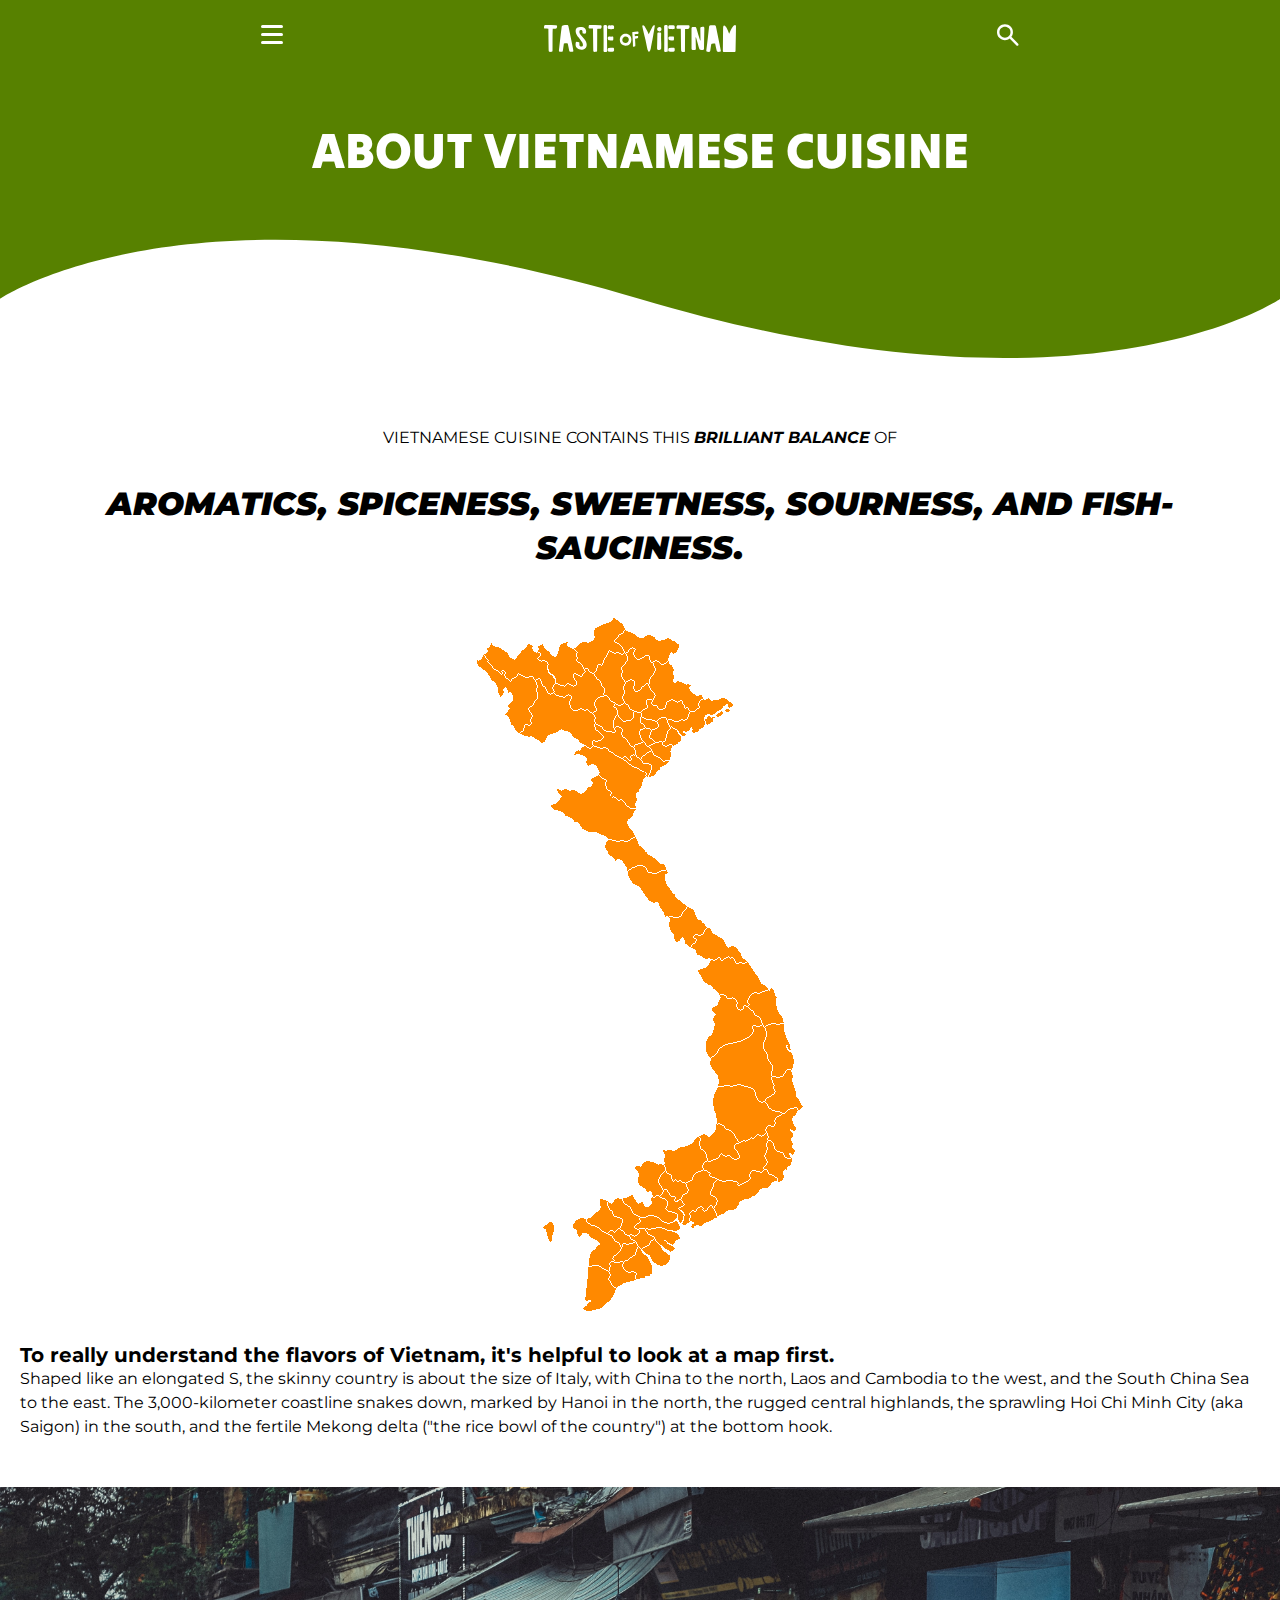
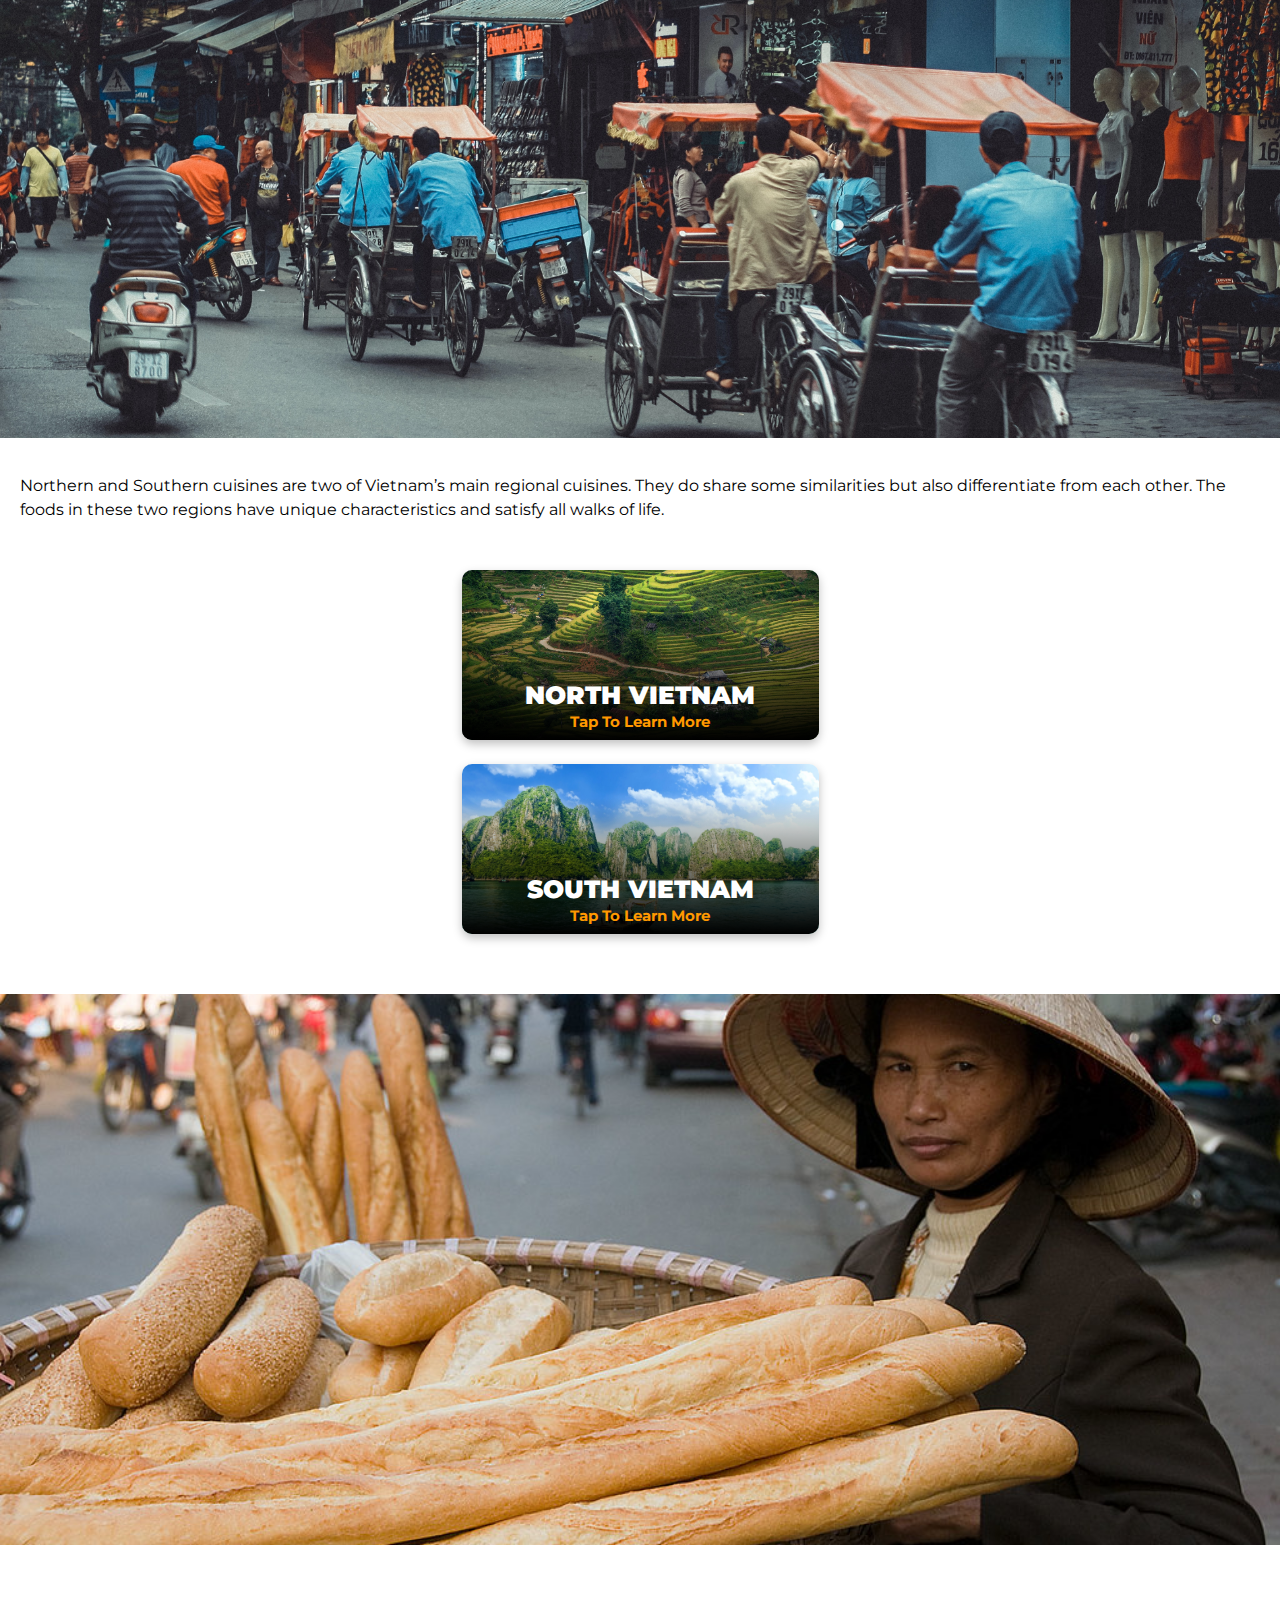
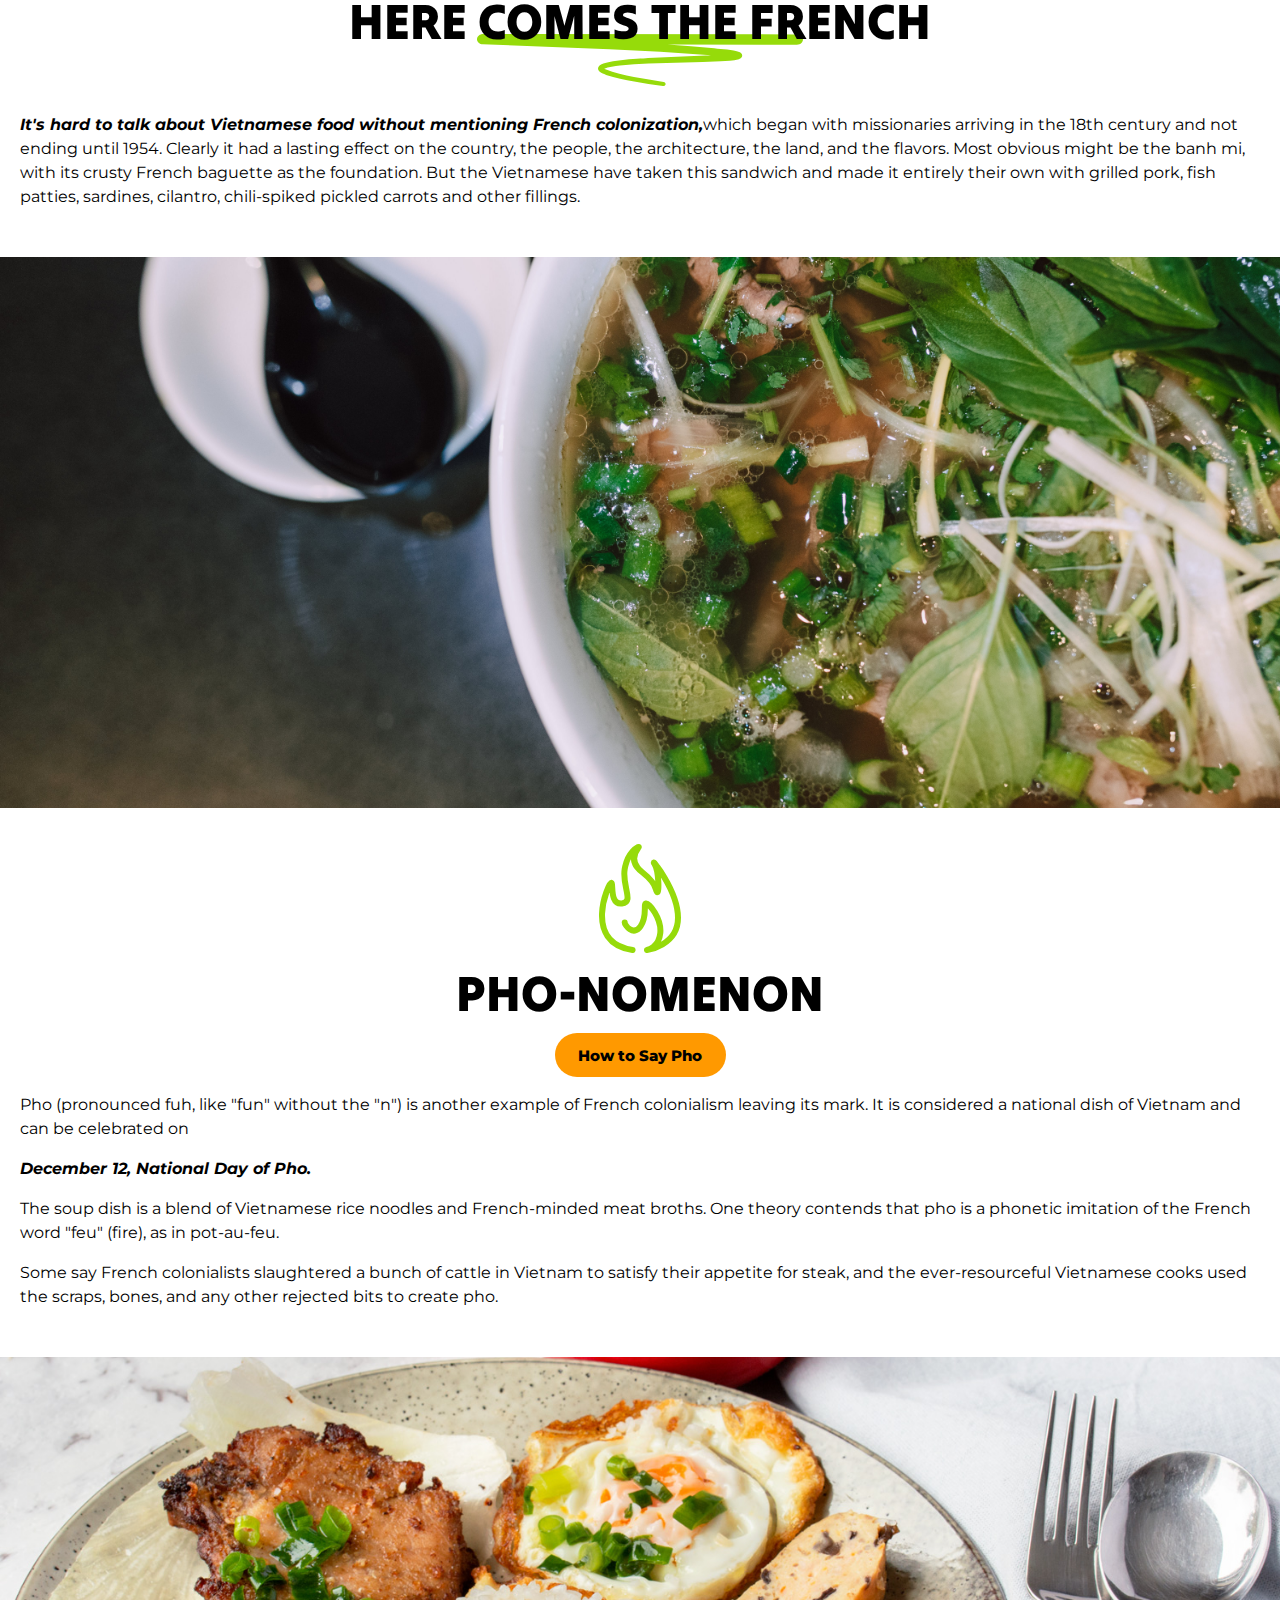
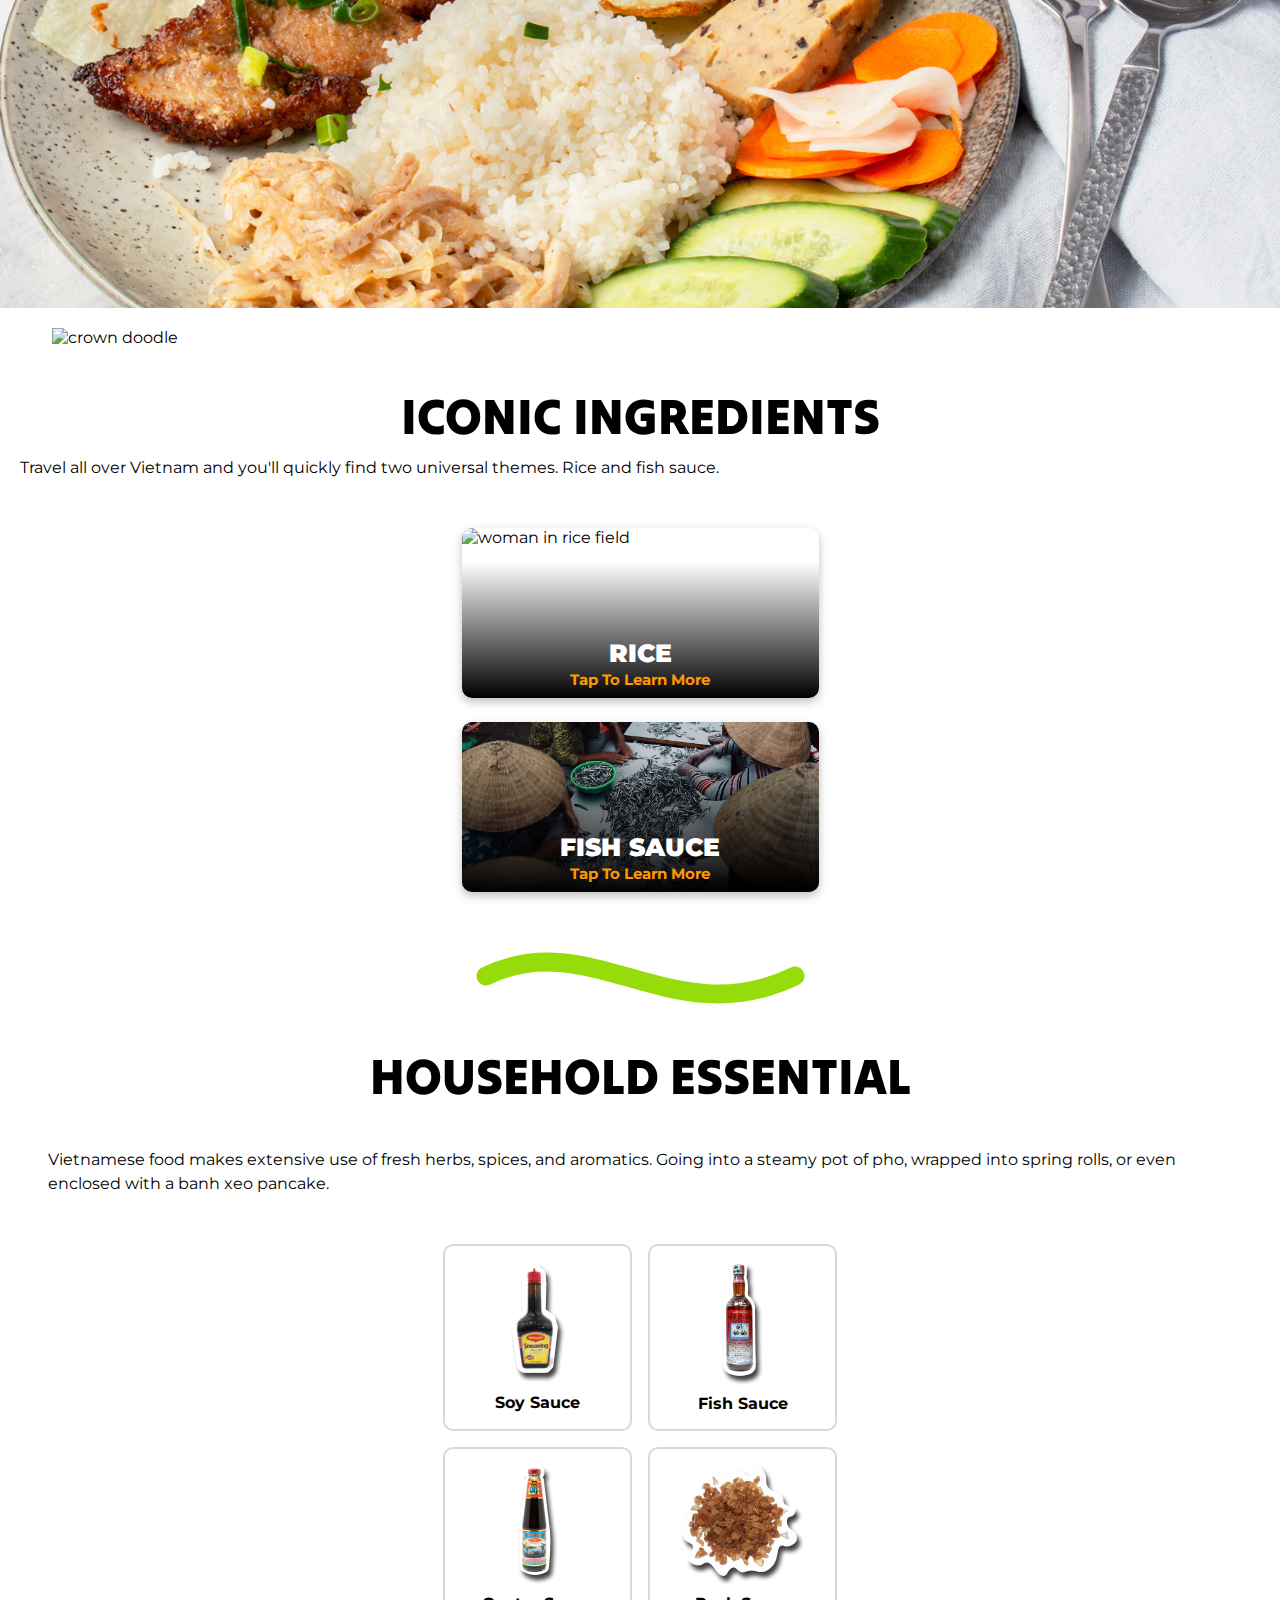
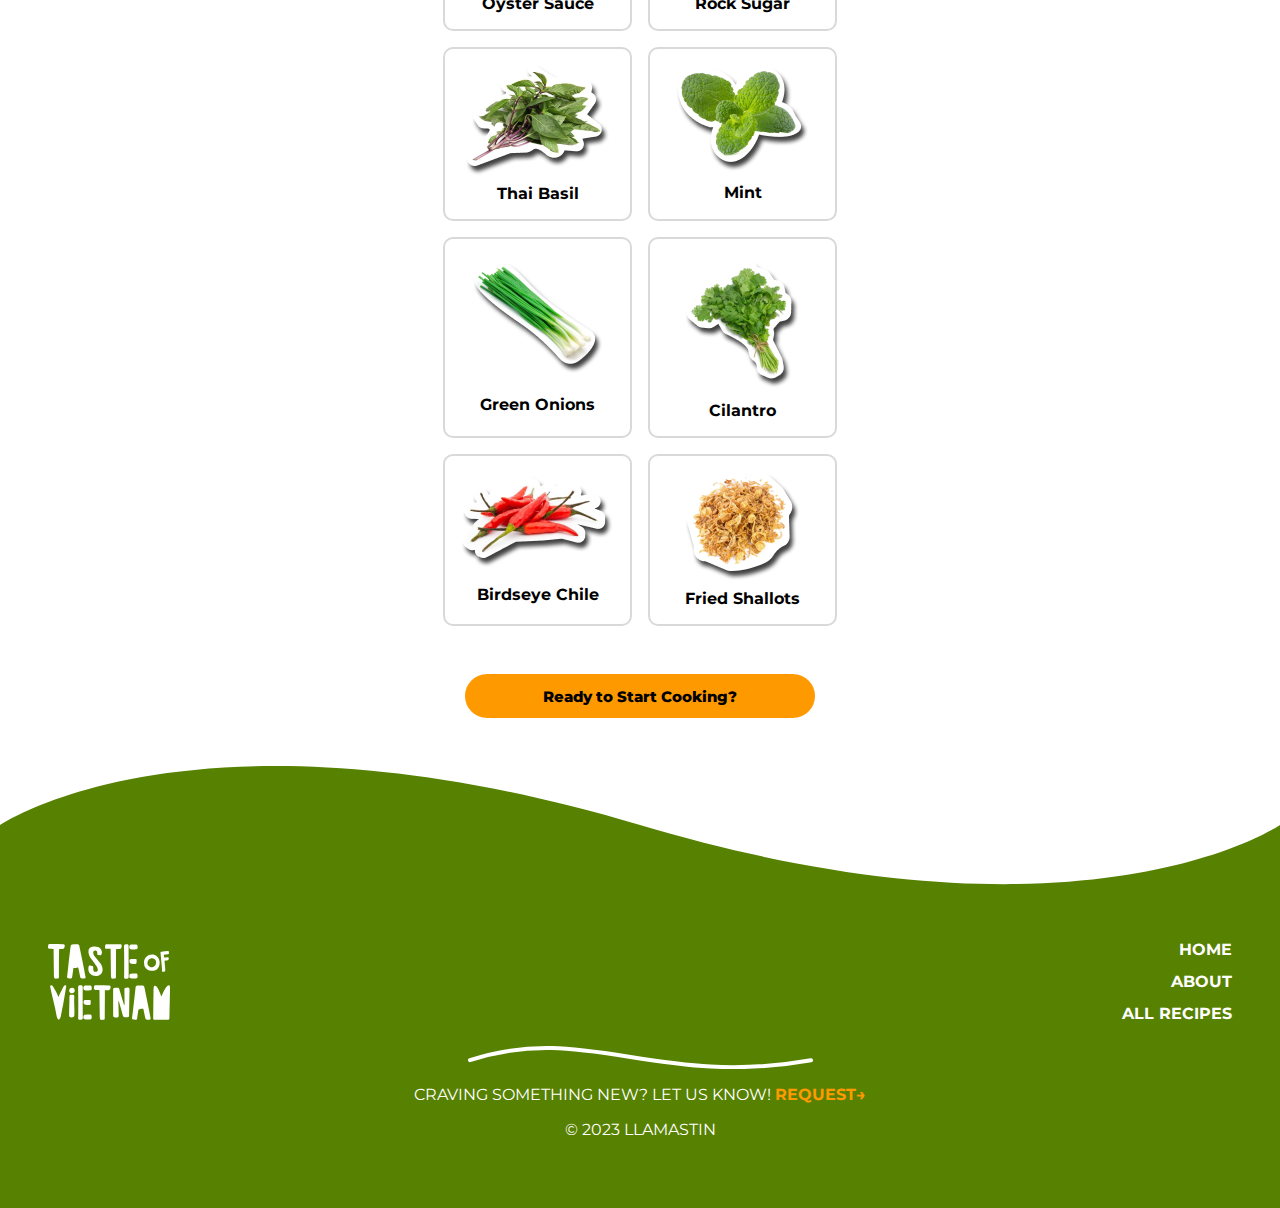
==== about.html @ ea5c08d4 "Validated All HTML files" ====
<!DOCTYPE html>
<html lang="en">
<head>
  <meta charset="UTF-8">
  <meta name="viewport" content="width=device-width, initial-scale=1.0">
  <title>Taste of Vietnam | ABOUT</title>
  <link rel="stylesheet" href="css/style.css">
  <link rel="stylesheet" href="https://cdnjs.cloudflare.com/ajax/libs/font-awesome/6.4.2/css/all.min.css" integrity="sha512-z3gLpd7yknf1YoNbCzqRKc4qyor8gaKU1qmn+CShxbuBusANI9QpRohGBreCFkKxLhei6S9CQXFEbbKuqLg0DA==" crossorigin="anonymous" referrerpolicy="no-referrer">
</head>
<body>
    <header class="header">
      <div class="hamburgerMenu">
        <div class="bar"></div>
        <div class="bar"></div>
        <div class="bar"></div>
      </div>
      <h1 class="navlogo">
      <img src="images/logos/horizontal-logo-tov.svg" alt="Taste of Vietnam Logo">
      </h1>
      <img src="images/icons/search-icon.svg" alt="search menu">
      <nav class="nav">
        <ul>
        <li> <a href="about.html">about</a></li>
        <li> <a href="#">all recipes</a></li>
        <li> <a href="courses.html">courses</a></li>
        <li> <a href="#">difficulty</a></li>
        <li> <a href="#">protein</a></li>
        <li> <a href="#">noodles</a></li>
        <li> <a href="#">quick-bites</a></li>
        </ul>
      </nav>
    </header>
    
  <main>
    <header class="pageName">
    <h2>about vietnamese cuisine</h2>
    </header>

    <svg class="wave" xmlns="http://www.w3.org/2000/svg" width="390" height="39" viewBox="0 0 390 39" fill="none">
    <path d="M390 21C390 21 331 61.5 195 21C59 -19.5 1.57361e-06 21 1.57361e-06 21L3.40949e-06 -3.40949e-05L390 0L390 21Z" fill="#578100"/>
    </svg>

    <section class="balance"> 
    <p>Vietnamese cuisine contains this <em>brilliant balance</em> of </p><h3>aromatics, spiceness, sweetness, sourness, and fish-sauciness.</h3>
    </section>  

    <div class="margins">
    <div class="vietnamMap">
    <img src="images/about/vietnam-map.png" alt="map of vietnam">
  </div>
    <p class="emphasis">To really understand the flavors of Vietnam, it's helpful to look at a map first.</p>
    <p>Shaped like an elongated S, the skinny country is about the size of Italy, with China to the north, Laos and
      Cambodia to the west, and the South China Sea to the east. The 3,000-kilometer coastline snakes down, marked by
      Hanoi in the north, the rugged central highlands, the sprawling Hoi Chi Minh City (aka Saigon) in the south, and
      the fertile Mekong delta ("the rice bowl of the country") at the bottom hook.</p>
    </div>



    <img class="imageMask" src="images/about/vietnam.jpg" alt="bikes on a street in vietnam">
<div class="margins">
    <p>Northern and Southern cuisines are two of Vietnam’s main regional cuisines. They do share some similarities but
      also differentiate from each other. The foods in these two regions have unique characteristics and satisfy all
      walks of life.</p>
</div>

<section class="infoCards">
    <div class="rightTab">
      <img src="images/about/north-vietnam.jpg" alt="rice field">
    <div>
      <h3>North Vietnam</h3>
      <p class="orangeName">Tap To Learn More</p>
  </div>
    </div>
    <div class="leftTab">
      <img src="images/about/south-vietnam.jpg" alt="halong bay">
    <div>
      <h3>South Vietnam</h3>
      <p class="orangeName">Tap To Learn More</p>
    </div>  
    </div>
</section>

<img class="imageMask" src="images/about/french-influence.jpg" alt="lady with a basket of baguettes">

<section class="margins">
  <header class="categoryTitle">
    <h2>here comes the french</h2>
    <img class="underline" src="images/doodles/underline-doodle.svg" alt="green underline">
  </header>
    <p><em>It's hard to talk about Vietnamese food without mentioning French colonization,</em>which began with
      missionaries arriving in the 18th century and not ending until 1954. Clearly it had a lasting effect on the
      country, the people, the architecture, the land, and the flavors.
      Most obvious might be the banh mi, with its crusty French baguette as the foundation. But the Vietnamese have
      taken this sandwich and made it entirely their own with grilled pork, fish patties, sardines, cilantro,
      chili-spiked pickled carrots and other fillings.</p>
</section>

    <img class="imageMask" src="images/about/pho-nomenon.jpg" alt="a steaming hot bowl of pho">




<section class="pho">
  <header>
    <img src="images/doodles/fire-doodle.svg" alt="flame">
    <h2 >pho-nomenon</h2>
    <button type="button" class="orangeButton">How to Say Pho <i class="fa-solid fa-play"></i></button>
  </header>


  <p>Pho (pronounced fuh, like "fun" without the "n") is another example of French colonialism leaving its mark. It is
  considered a national dish of Vietnam and can be celebrated on </p>

  <em>December 12, National Day of Pho.</em>

  <p>
  The soup dish is a blend of Vietnamese rice noodles and French-minded meat broths. One theory contends that pho is
  a phonetic imitation of the French word "feu" (fire), as in pot-au-feu.
  </p>

  <p>Some say French colonialists slaughtered a bunch of cattle in Vietnam to satisfy their appetite for steak, and the
  ever-resourceful Vietnamese cooks used the scraps, bones, and any other rejected bits to create pho.
  </p>

</section>


    <img class="imageMask" src="images/about/iconic-ingredients.jpg"
      alt="a plate of com tam, rice with prok cutlet, eggs, and vegetables">

<section>
<header class="crown">
    <img src="images/doodles/iconic-ingredients-doodles.svg" alt="crown doodle">
    <h2>Iconic ingredients</h2>
    <p>Travel all over Vietnam and you'll quickly find two universal themes. Rice and fish sauce.</p>
</header>




<section class="infoCards">
    <div class="rightTab">
      <img src="images/about/rice-fields.jpg" alt="woman in rice field">
    <div>
      <h3>Rice</h3>
      <p>Tap To Learn More</p>
    </div>
    </div>
    <div class="leftTab">
      <img src="images/about/making-fish-sauce.jpg" alt="women making fish sauce">
    <div>
      <h3>Fish Sauce</h3>
      <p>Tap To Learn More</p>
    </div>  
    </div> 
</section>
</section>



<section class="household">
    <svg xmlns="http://www.w3.org/2000/svg" width="329" height="52" viewBox="0 0 329 52" fill="none">
    <path d="M10 24.0497C115.567 -27.3353 196.669 83.2402 319 24.0497" stroke="#96DB0A" stroke-width="19" stroke-linecap="round"/>
    </svg>
    <h2>Household Essential</h2>
    <p>Vietnamese food makes extensive use of fresh herbs, spices, and aromatics. Going into a steamy pot of pho, wrapped into spring rolls, or even enclosed with a banh xeo pancake.</p>
    <div class="ingredientsContainer">
      <div class="ingredientsItem">
          <img src="images/stickers/soy-sauce.png" alt="soy sauce bottle">
          <h4>Soy Sauce</h4>
      </div>
      <div class="ingredientsItem">
          <img src="images/stickers/fish-sauce.png" alt="bottle of fish sauce">
         <h4>Fish Sauce</h4>
      </div>
      <div class="ingredientsItem">
        <img src="images/stickers/oyster-sauce.png" alt="bottle of oyster sauce">
        <h4>Oyster Sauce</h4>
      </div>
      <div class="ingredientsItem">
        <img src="images/stickers/rock-sugar.png" alt="pile of rock sugar">
        <h4>Rock Sugar</h4>
      </div>
      <div class="ingredientsItem">
        <img src="images/stickers/thai-basil.png" alt="thai basil leaves">
        <h4>Thai Basil</h4>
      </div>
      <div class="ingredientsItem">
        <img src="images/stickers/mint.png" alt="mint leaves">
        <h4>Mint</h4>
      </div>
      <div class="ingredientsItem">
        <img src="images/stickers/green-onions.png" alt="green onions">
        <h4>Green Onions</h4>
      </div>
      <div class="ingredientsItem">
        <img src="images/stickers/cilantro.png" alt="cilantro">
        <h4>Cilantro</h4>
      </div>
      <div class="ingredientsItem">
        <img src="images/stickers/chili.png" alt="birdseye chile">
        <h4>Birdseye Chile</h4>
      </div>
      <div class="ingredientsItem">
        <img src="images/stickers/fried-shallots.png" alt="fried shallots">
        <h4>Fried Shallots</h4>
      </div>
    </div>
        <button class="orangeButton"> Ready to Start Cooking?</button>
</section>

<footer>
  <svg class="wave" xmlns="http://www.w3.org/2000/svg" width="390" height="39" viewBox="0 0 390 39"
    fill="none">
    <path d="M0 18C0 18 59 -22.5 195 18C331 58.5 390 18 390 18V39H0V18Z" fill="#578100" />
  </svg>
  <div class="footer">
    <div class="footerRow">
      <img class="footlogo" src="images/logos/vertical-logo-tov.svg" alt="Taste of Vietnam Logo">
        <div>
          <ul>
          <li><a href="index.html">home</a></li>
          <li><a href="about.html">about</a></li>
          <li><a href="#">all recipes</a></li>
          </ul>
        </div>
      </div>
    <div class="footerColumn">
    <svg xmlns="http://www.w3.org/2000/svg" width="345" height="23" viewBox="0 0 345 23" fill="none">
    <path d="M2 14.1934C117.5 -23.8067 188.5 41.6934 343 14.1934" stroke="white" stroke-width="4"
    stroke-linecap="round" />
    </svg>
 <span>Craving something new? Let us know!
    <a class="request" href="#">request</a> </span>
    © 2023 Llamastin
    </div>
  </div>
</footer>
  </main>
  <script src="js/script.js"></script>
</body>

</html>
---- css/style.css ----
/* GENERAL */
@import url('https://fonts.googleapis.com/css2?family=Montserrat:ital,wght@0,100;0,200;0,300;0,400;0,500;0,600;0,700;0,800;0,900;1,100;1,200;1,300;1,400;1,500;1,600;1,700;1,800;1,900&family=Outfit:wght@100;200;300;400;500;600;700;800;900&family=Tilt+Warp&display=swap');

html {
  box-sizing: border-box;
}

*, :after, :before {
  box-sizing: inherit;
}

body, button {
  margin: 0;
  color: #000;
  font-family: 'Montserrat';
  font-size: 1rem;
}

.balance, .margins, .pho, .household, .crown{
  margin: 0 1.25rem;
}

 ul {
  padding-left: 0;
}

h3, h4 {
  margin: 0;
}

p {
  margin: 0;
  line-height: 1.5rem;
  font-size: 1rem;
  font-weight: 400;
}

/* NAVIGATION */
.header {
  position: sticky;
  display: flex;
  flex-direction: row;
  align-items: center;
  justify-content: space-evenly;
  background-color: #578100;
  height:auto;
  width: 100%; 
  z-index: 10;

  
}

.nav {
  position: fixed;
  top: 65px;
  background-color: #578100;
  height: 100vh;
  transition: all 0.4s ease-in;
  width: 100%;
  left: -50%;
  transform: translateX(-50%);
}

.nav ul {
  list-style: none;
  margin-left:3rem;
}

 .nav a {
  text-decoration: none;
  font-family: 'montserrat';
  font-size: 1.25rem;
  font-weight: 500;
  color: #fff;
  text-transform: uppercase;
  line-height: 3.75rem;
 }

.navlogo {
  height: 1.6875rem;
  width: 12rem;
}

.bar {
  background-color: #fff;
  width: 1.37856rem;
  height: 0.1875rem;
  border-radius: .3rem;
  margin: 0.313rem 0;
  transition: all 0.3s ease-in-out;
}

/* JavaScript */
.nav--toggle {
  left: 50% !important;
}
.hamburgerMenu--toggle .bar:nth-child(1) {
  transform: translateY(8px) rotate(45deg);
}
.hamburgerMenu--toggle .bar:nth-child(2) {
  opacity: 0;
}
.hamburgerMenu--toggle .bar:nth-child(3) {
  transform: translateY(-8px) rotate(-45deg);
}


/* BUTTON */ 
.orangeButton {
  width: 10.6875rem;
  height: 2.75rem; 
  border-radius: 2rem;
  background-color:#FF9900;
  font-size: 0.9375rem;
  font-weight: 800;
  border-style: none;
  align-self: center;
}

/* HOME PAGE */
/* OPENER */
/* VIDEO *   */

.flame {
  position: absolute;
  bottom: -1rem;
  left: 3.5rem;
  z-index: 1;
}

.clipPath {
  position: relative;
  display: flex;
  align-items: end;
}

video {
  object-fit: cover;
  height: 25rem;
  width: 100%;
}
.clipPath svg {
  position: absolute;
  display: flex;
  width: 100%;
  height: auto;

}

h2 {
  font-family: 'tilt warp';
  font-size: 50px;
  margin: 0;
  text-align: center;
  line-height: 3rem;
  text-transform: uppercase;
  margin: 1rem 0;
}

.opener span {
  font-size: 2rem;
  line-height: 2rem;
}

.opener {
  display: flex;
  flex-direction: column;

}
.opener p {
  font-weight: 700;
  margin-bottom: 1.4rem;
}

/* recipe cards */
.recipeCard {
  display: flex;
  flex-direction: column;
  box-shadow: 0px 4px 10px 0px rgba(0, 0, 0, 0.25);
  border-radius: .63rem;
  margin-bottom: 3.14rem;
} 

.recipeCard button {
  margin: 2rem
}

.overlapSticker {
  position: relative;
  margin-top: 4.31rem;
}

.allstarSticker {
  position: absolute;
  top: -3rem;
  right: -1rem;
}
.recipeCard img {
  object-fit: cover;
  height: 13.75rem;
  border-radius: .63rem .63rem 0 0;
}

.description {
  display: flex;
  flex-direction: column;
  align-content: center;
  margin: 1.44rem 1.44rem 0 1.44rem;
  gap: .75rem;
}

.description p {
  margin: 0;
  font-weight: 400;
}

.description button {
  margin: .75rem 0 2rem 0;
}

 h3 {
  font-size: 1.5625rem;
  text-transform: uppercase;
  font-weight: 900;
 }

.description h4 { 
  font-weight: 600;
  text-transform: uppercase;
  color:#BD5800;
}

.overlayStickers {
  display: flex;
  justify-content: space-around;
  align-items: center;
  position: relative;
  margin: 4rem 0;
}

.greenWave {
  max-height: 3.74944rem;
  width: 100%;
}

.alarm{
  position: absolute;
}


.bowlRice {
  position: absolute;
  left: 6.5rem;
  top: -2rem;
}

/* TREND ALERT */
.trending {
  position: relative;
  display: flex;
  align-items: center;
  justify-content: center;
  overflow: hidden  ;
}

.buzzOne {
  position: relative;
  left: 2.5rem;
  top: -1.5rem;
  rotate: -65deg;
  margin-right: 4rem;
}

.buzzTwo {
  position: relative;
  right: 2.5rem;
  top: -1rem;
  rotate: 35deg;
  margin-left: 4rem;
}

/* Carousel */
.carousel {
  max-width: 24.375rem;
  position: relative;
  margin: 0 auto;
  padding-left: 3rem;
}

.dots {
  display: flex;
  justify-content: center;
}

.dots li {
  display: inline-block;
  background-color:#000;
  border-radius: 30px;
  margin: 0 10px;
  width: 7px;
  height: 7px;
  opacity: .2;
}

.dots li.active {
  opacity: 1;
}

.arrows {
  border-radius: 30px;
  position: absolute;
  height: 44px;
  width: 44px;
  background-color: #fff;
  border: none;
  box-shadow: 0 0 5px;
  font-size: 1.5rem;
  top: 50%;

}

.previous {
  left: 2rem;
}

.next {
  right: 2rem;
}


/* Bleed-Cards */

.cards {
  display: flex;
  flex-direction: row;
  align-items: center;
  gap: 2rem;
  overflow: scroll;

}
.cards li {
  position: relative;
  list-style: none;
  text-align: center;
}

.darkOverlay {
  position: relative;
  background: linear-gradient(
    rgba(0, 0, 0, 0.0) 0%,
    rgba(0, 0, 0, 0) 20%,
    rgb(0, 0, 0) 100%
  );
  border-radius: .63rem;
} 
.overlapText {
  position: absolute;
  bottom: 2rem; 
  width: 100%;
  padding: 0 1rem;
}

.overlapText h4 {
  color:#FF9900;
  font-weight: 600;
  text-transform: uppercase;
  margin-top: .3rem;
}
.overlapText h3 {
  color:#ffffff;
  text-transform: uppercase;
}
.cards img {
  position: relative;
  object-fit: cover;
  width: 15.5625rem;
  height: 29.3125rem; 
  z-index: -1;
  border-radius: .63rem;
}
.bleeds {
  z-index: -100rem;
}

/* Category */

.chopstick {
  position: relative;
  display: flex;
}

.categoryTitle {
  position: relative;
  display: flex;
  flex-direction: column;
  align-items: center;
}

.underline {
  position: relative;
  bottom: 27px;
  z-index: -1;
}

.cards button {
  width: 10.6875rem;
  height: 2.75rem; 
  border-radius: 2rem;
  font-size: 0.9375rem;
  font-weight: 800;
  background-color: transparent;
  border:4px solid #fff;
  color: #fff;
  margin-top: 1rem;
  align-self: center;
}

/* Maybe this can help you */
.end h2 {
  padding: 0 2rem;
}

.end img {
  position: absolute;
  bottom: 10%;
  right: 15%;
}

.end {
  display: flex;
  position: relative;
  flex-direction: column;
  align-items: center;
  margin-bottom: 4rem;
}

.end button {
  position: relative;
  margin-top: 1.3rem;
}

/* COURSES PAGE */
.pageName, .recipePage {
  display: flex;
  flex-direction: column;
  align-items: center;
  background-color: #578100;
  padding: 2.5rem;
}
.pageName, .recipePage h2 {
  position: relative;
  color: #fff;
}

.pageName svg {
  width: 100%;
  height: auto;
}

.titles h2 {
  text-align: left;
  font-size: 2.5rem;
  margin-top: 5rem;
  margin-bottom: .2rem;
}

.titles p {
  text-transform: uppercase;
  font-weight: 600;
  line-height: 1.2rem;
  margin-bottom: .2rem;
}

.titles a {
  text-decoration: none;
  color: #BD5800;
  font-size: 0.9375rem;
  font-weight: 700;
}

/* LUNCH PAGE*/
.icons img {
  width: 2.11769rem;
  height: 2.13244rem;
}

.icons {
  display: grid;
  grid-template-columns: .3fr 1fr .3fr 1fr;
  align-items: center;
  vertical-align: middle;
  gap: 1rem .6rem;
}

.lunchGrid {
  margin-top: 3rem;
  margin-bottom: 3.14rem;
}

/* RECIPE PAGE */
.recipe {
  display: flex;
  flex-direction: column;
  justify-content: center;
  align-items: center;
}

.recipe h2 {
  margin-top: 3rem;
}

.recipePage h2 {
  text-transform: uppercase;
  margin: 0;
}

.recipePage h4 {
  color: #fff ;
  text-align: center;
  font-weight:600;
  width: 100%;
  text-transform: uppercase;
  margin: .5rem 0 1.38rem 0;
}

.recipePage .icons p{
  color: #fff;
  font-weight: 700;
}

.imageOverlap .wave {
  position: absolute;
}
  
.imageOverlap img {
  object-fit: cover;
  position: relative;
  left: 0rem;
  z-index: -1;
  block-size: auto;
  max-inline-size: 100%;
}

.imageOverlap {
  block-size: auto;
  width: 100%;
  height: auto;
  margin-bottom: 1rem;
}

.ingredientsCard {
  background-color: #FF9900;
  padding: 1.3rem;
  width: 22.0625rem;  
  height: 37rem;
  border-radius: .63rem;
  margin: 3rem 0;
}

.ingredientsCard h3 {
  margin-bottom: 1.25rem;
}
.ingredientsCard h5 {
  margin: 0;
  margin-bottom: .35rem;
  text-transform: uppercase;
}

.ingredientsCard ul{
  margin: 0;
  margin-left: 1.2rem;
  margin-bottom: 1.5rem;
  line-height: 1.5rem;
  font-size: 1rem;
}

.listButtons {
  display: flex;
  flex-direction: row;
  justify-content: space-evenly;
}
.listButtons button{
 border-style: none;
 text-decoration-line: underline;
 text-transform: uppercase;
 margin: 1rem 2rem
}

/* LIST VIEW */

ol {
  line-height:1.5rem;
}
.listView li {
  margin-bottom: 1rem;
}

/* CARD VIEW */

.cardView ol {
  display: flex;
  flex-direction: row;
  gap: 2rem;
  overflow: scroll;
  max-width: 24.375rem;
  padding-right: 2rem;
}

.step {
  list-style: none;
}
.stepCards {
  display: flex;
  flex-direction: column;
  width: 21.875rem;
  height: 30.83813rem;
  box-shadow: 0px 4px 10px 0px rgba(0, 0, 0, 0.25);
  border-radius: .63rem;
  margin-bottom: 1rem;

}

.stepCards img {
  object-fit: cover;
  height: 13rem;
  border-radius: .63rem .63rem 0 0;
}

.stepCards p {
  padding: 1rem;
}

.numberSystem {
  display: flex;
  flex-direction: row;
  justify-content: center;
}

.numberSystem button {
  border: none;
  background-color: transparent;
}
.numberSystem ol {
  text-transform: uppercase;
  font-size: 1.25rem;
  font-weight: 600; 
  list-style: none;
}

/* FORMS */
form {
  display: flex;
  flex-direction: column;
  justify-content: space-around;
}

label {
font-size: 1.5625rem;
font-weight: 900;
line-height: 1.75rem;
text-transform: uppercase;
margin-top: 2rem;
}

input, textarea {
  min-width: 21.875rem;;
  min-height: 2.75rem;
  margin: .875rem 0;
  border-radius: 0.625rem;
  border: 2px solid #FF9900;
  font-family: "montserrat";
  padding: 1rem
}

form button {
  margin-top: 1rem
}

.firstcomment {
  margin: 6rem;
  text-transform: uppercase;
  width: 100%;
  text-align: center;
  font-weight: 500;
}
  

.commentBox {
  min-height: 6.0625rem;

}

/* ABOUT PAGE */
.balance {
  text-align: center;
  text-transform: uppercase;
  margin-top: 4rem;
}

.balance em {
  font-weight: bold;
}

.balance h3 {
  font-size: 2rem;
  font-style: italic;
  font-weight: 900;
  line-height: 138.5%; 
  margin-top: 2rem;
  margin-bottom: 3rem;
}

.emphasis {
  font-weight: 700;
  font-size: 1.25rem;
}

.vietnamMap {
  position:relative;
  margin: 2rem 0;
  display: flex;
  justify-content: center;
}

.imageMask {
  object-fit: cover;
  position: relative;
  z-index: -1;
  block-size: auto;
  max-inline-size: 100%;
  width: 100%;
  max-height: 34.4375rem;
  margin: 3rem 0 2rem 0;
} 

.infoCards {
  display: flex;
  flex-direction: column;
  align-items: center;
}

.rightTab, .leftTab {
  display: flex;
  flex-direction: column;
  position: relative;
  width: 22.3125rem;
  height: 10.625rem;
  margin: .75em 0;
  background: linear-gradient(
    rgba(0, 0, 0, 0.0) 0%,
    rgba(0, 0, 0, 0) 20%,
    rgb(0, 0, 0) 100%
  );
  border-radius: .63rem;
}

.rightTab img, .leftTab img {
  object-fit: cover;
  height: 100%;
  width: 100%;
  border-radius: .63rem;
  box-shadow: 0px 4px 10px 0px rgba(0, 0, 0, 0.25);
  z-index: -1;
}

.rightTab div, .leftTab div {
  position: absolute;
  text-align: center;
  bottom: .4rem;
  color: #fff;
  width: 100%;
}

.rightTab p, .leftTab p {
  color:#FF9900;
  font-size: 0.9375rem;
  font-weight: 700;
}

.rightTab {
  margin-top: 3rem;
}

.margins em {
  font-weight: bold;
}

.pho{
  display: flex;
  align-self: center;
  flex-direction: column;
  gap: 1rem;
}

.pho header {
  display: flex;
  flex-direction: column;
  align-items: center;
}

.pho img {
  max-width: 10rem;
}

.pho em {
  font-weight: bold;
  line-height: 1.5rem;
}

.pho br {
  margin: 2rem 0;
}

/* ICONIC INGREDIENTS */
.crown {
  position: relative;
  display: flex;
  flex-direction: column;
  justify-content: center;
  margin-top: 2rem;
}

.crown img {
  position:absolute;
  top: -3rem;
  left: 2rem
}

/* HOUSEHOLD ESSENTIALS */
.household {
  display: flex;
  flex-direction: column;
  align-items: center;
  justify-content: center;
  margin: 3rem;
}


.household button {
  min-width: 21.875rem;
}
.household h2 {
  margin: 3rem;
}
.ingredientsContainer {
  display: grid;
  grid-template-columns: 1fr 1fr;
  margin: 3rem 0;
  gap: 1rem;
}

.ingredientsItem {
  display: grid;
  justify-items: center;
  gap: .5rem;
  align-items: center;
  min-width:10.6875rem ;
  min-height: 10.625rem;;
  padding: 1rem;
  border-radius: 0.625rem;
  border: 2px solid #D9D9D9;
}



/* FOOTER */


footer {
  text-transform: uppercase;
  display: flex;
  flex-direction: column;
}
.wave {
  height: auto;
  width: 100%;
}

.footlogo {
  width: 7.625rem;
  height: 4.75rem;
}

.footer {
  display: flex;
  flex-direction: column;
  justify-content: center;
  color: #ffffff;
  font-weight: 400;
  background-color: #578100;
  padding: 1.5rem 3rem 4.3rem 3rem;
  text-align: center;
} 

.footerRow {
  display: flex;
  flex-direction: row;
  align-items: center;
  justify-content: space-between;
}
.footerColumn {
  display: flex;
  flex-direction: column;
  align-items: center;
  gap: 1rem;
}

footer ul {
  list-style: none;
  text-align: right;
  line-height: 2rem;
}

.request {
  width: 15.5rem;
  margin-top: 1.8rem;
}

footer a {
  text-decoration: none;
  color: #ffffff;
  font-weight: 700;
}

.request::after, .titles a::after{
  content: "→";
}

.request {
  color:#FF9900
}
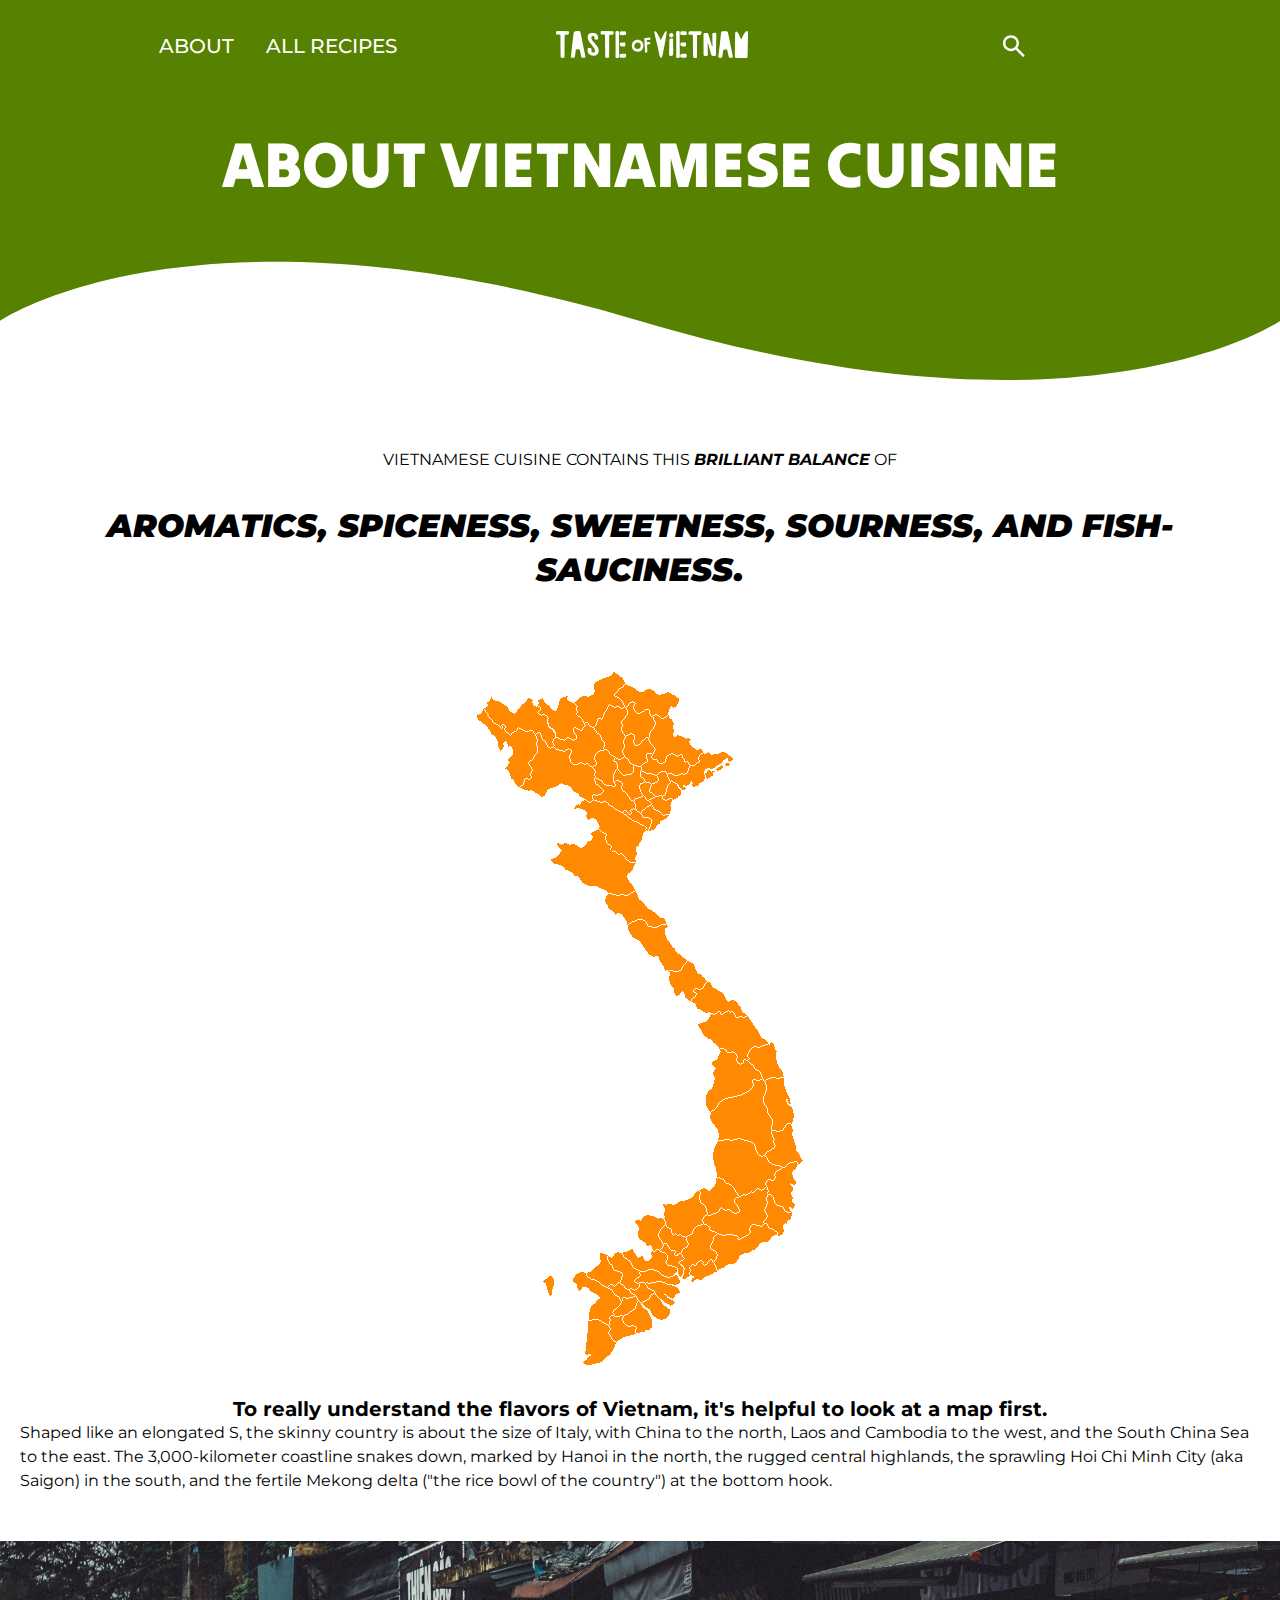
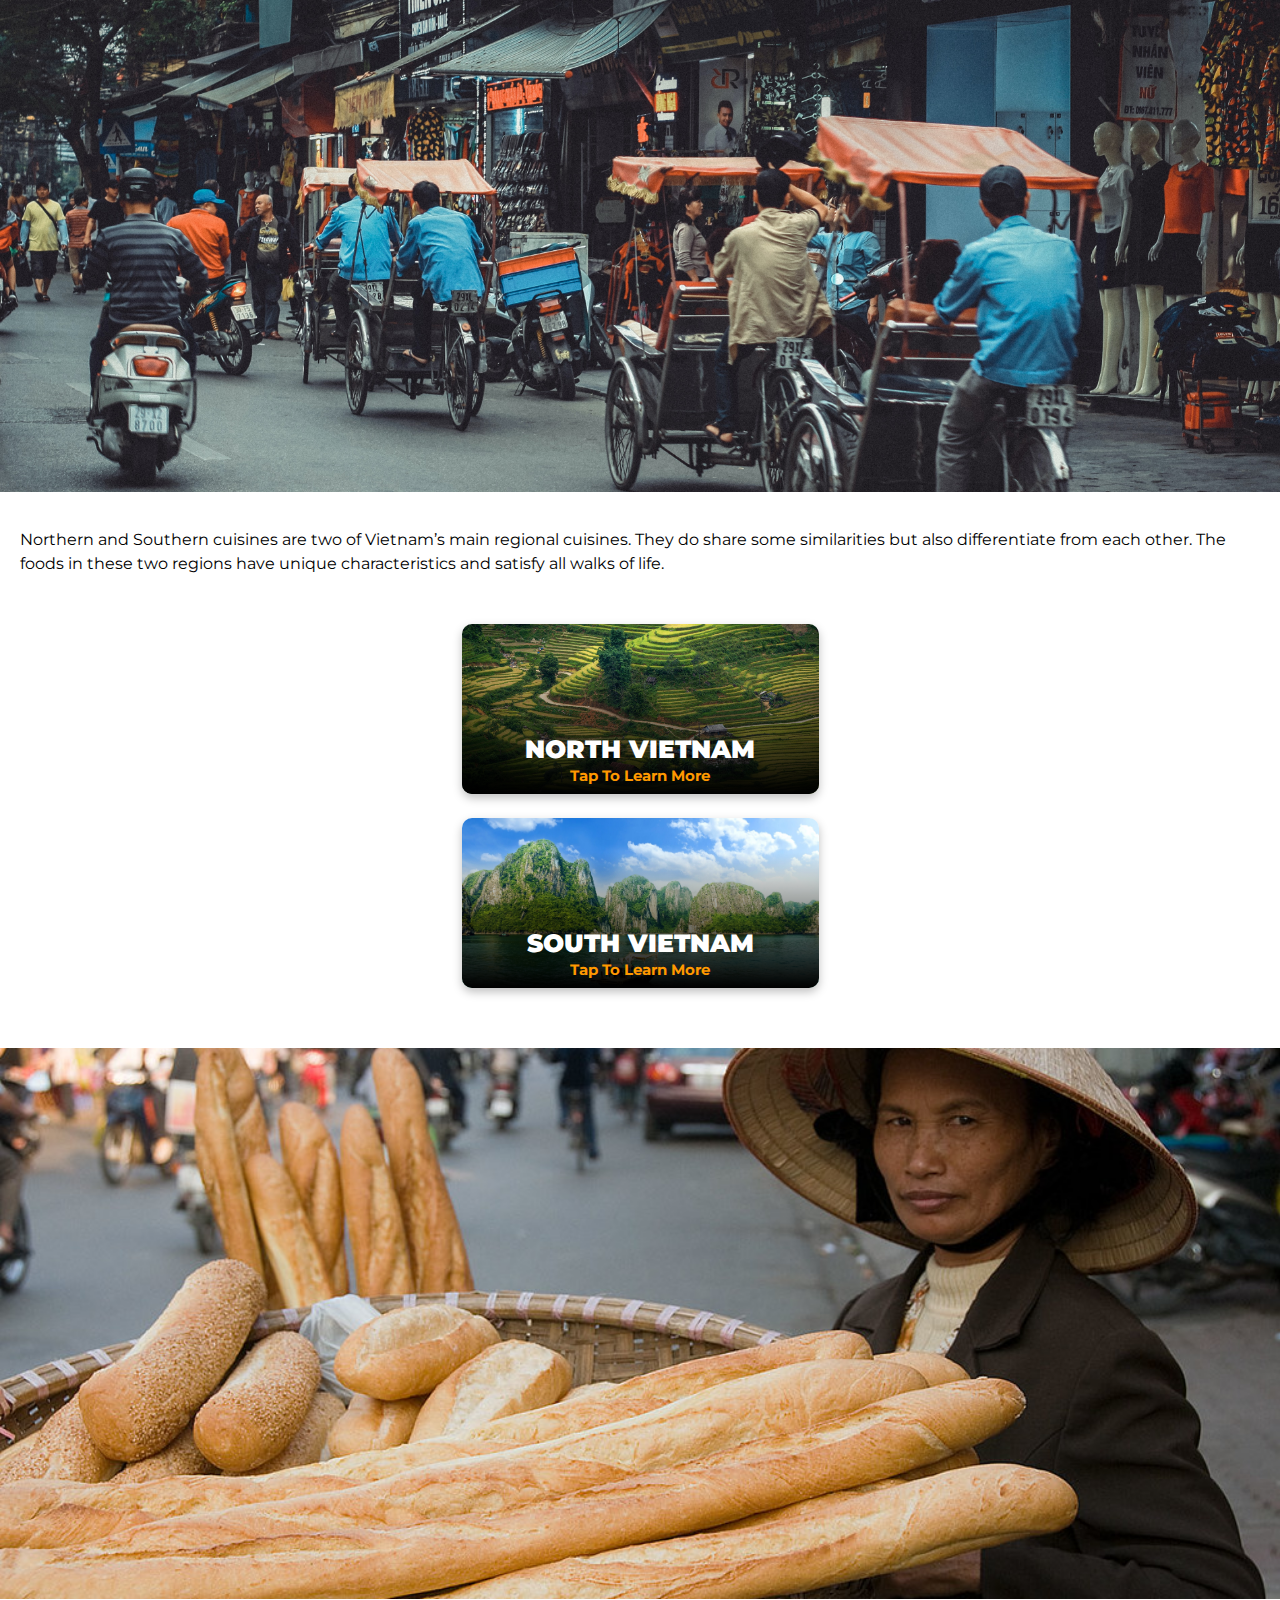
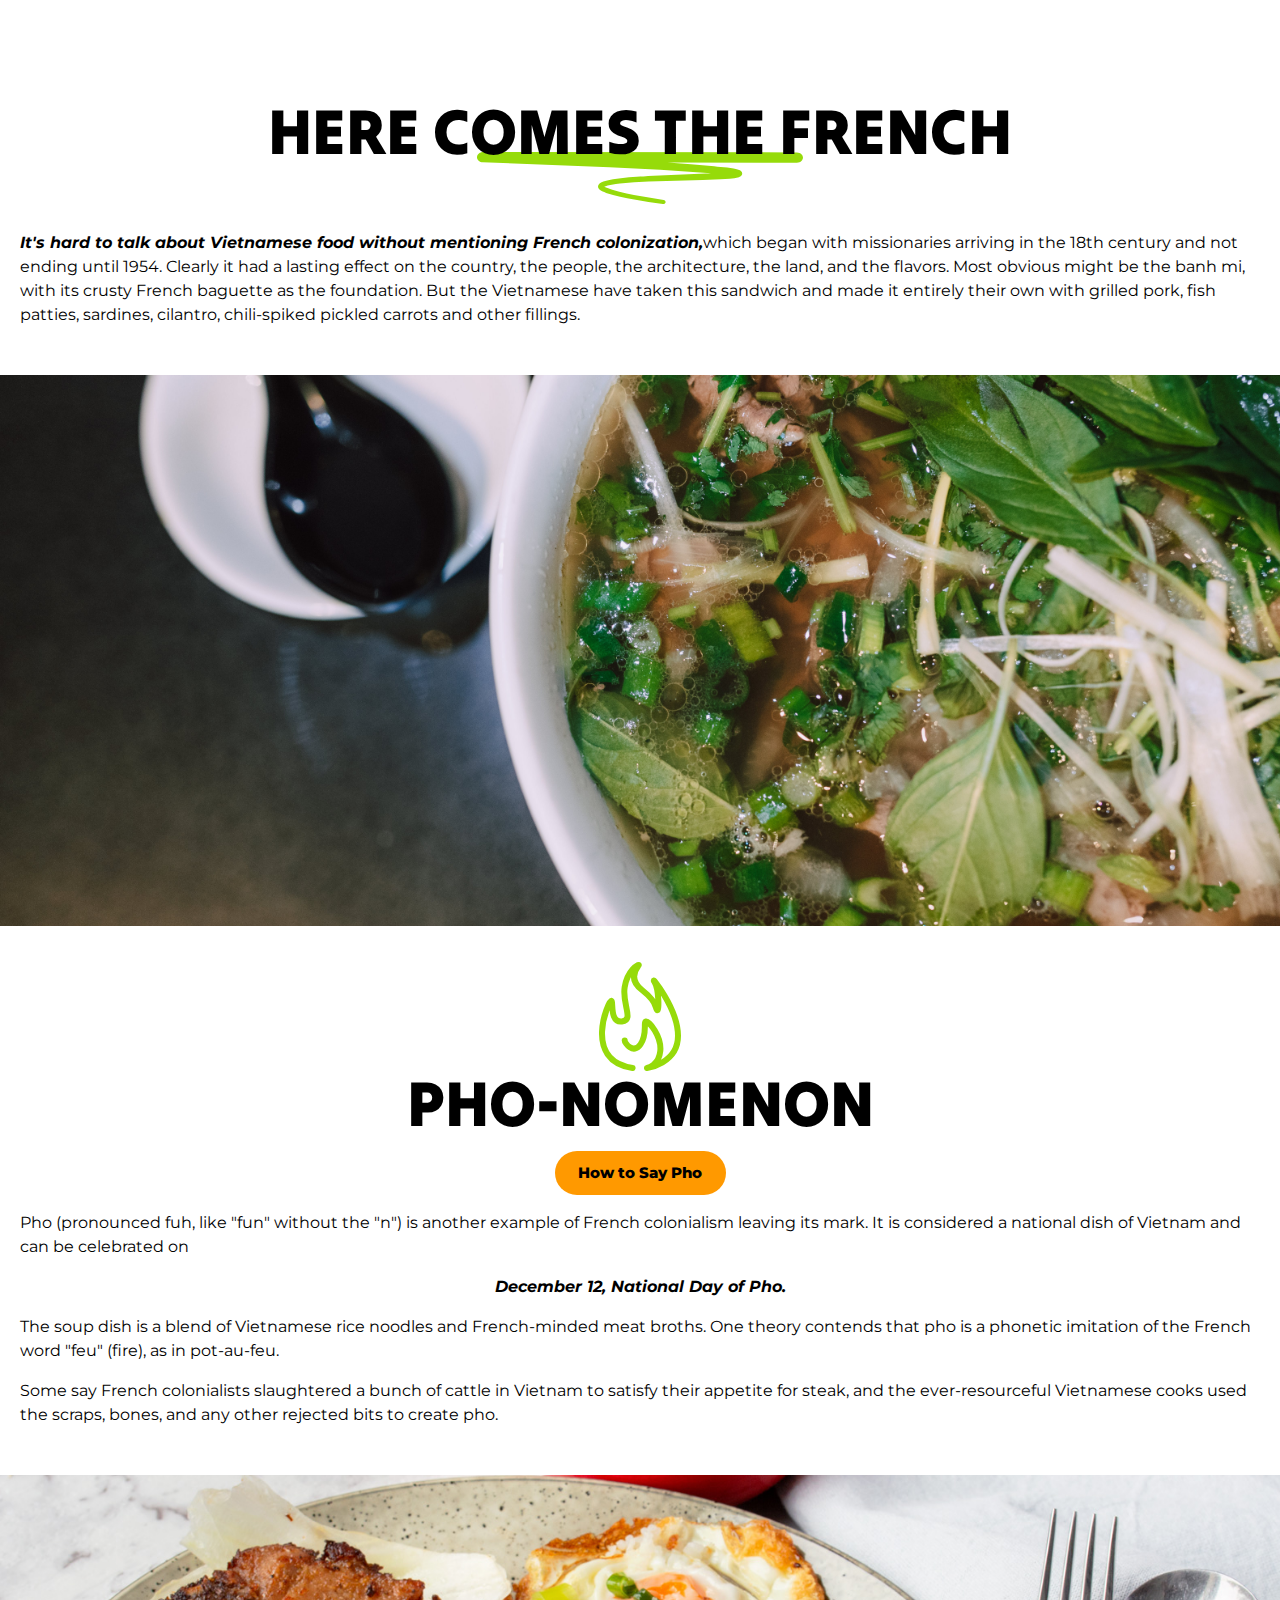
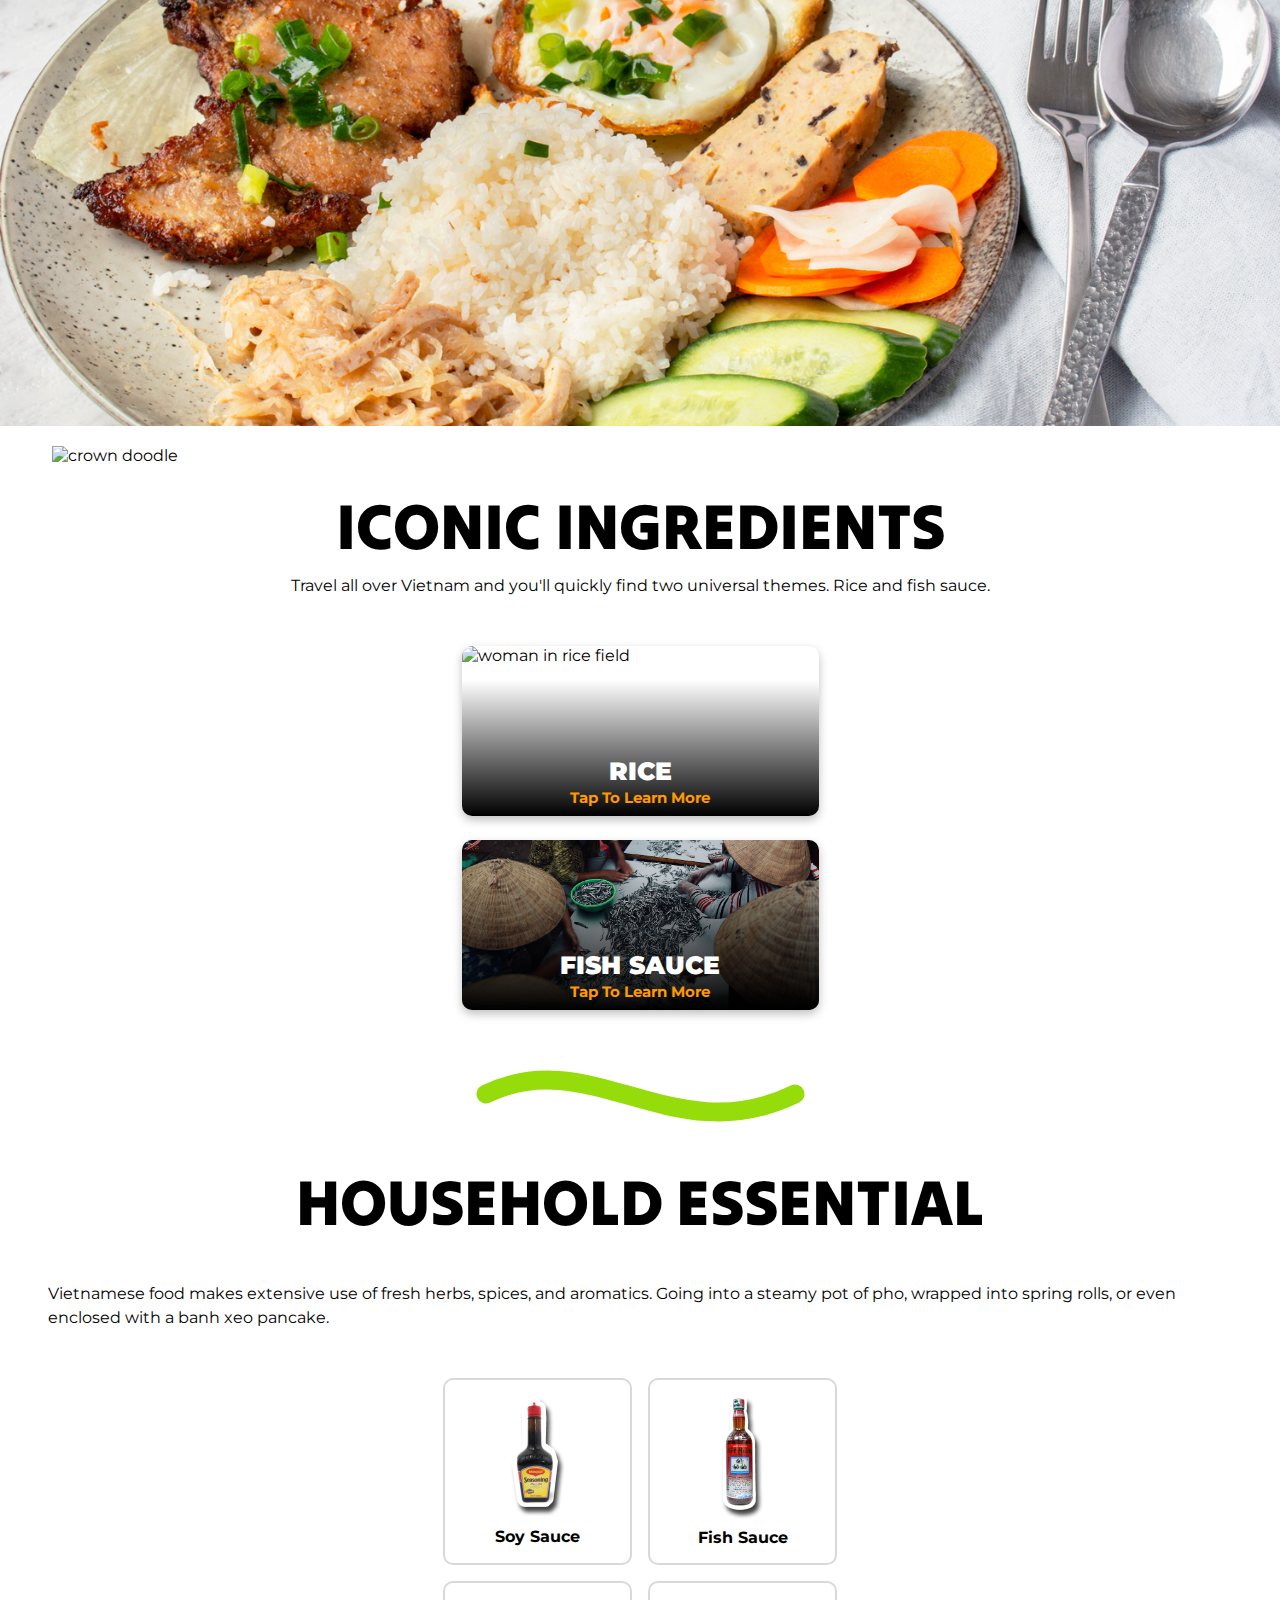
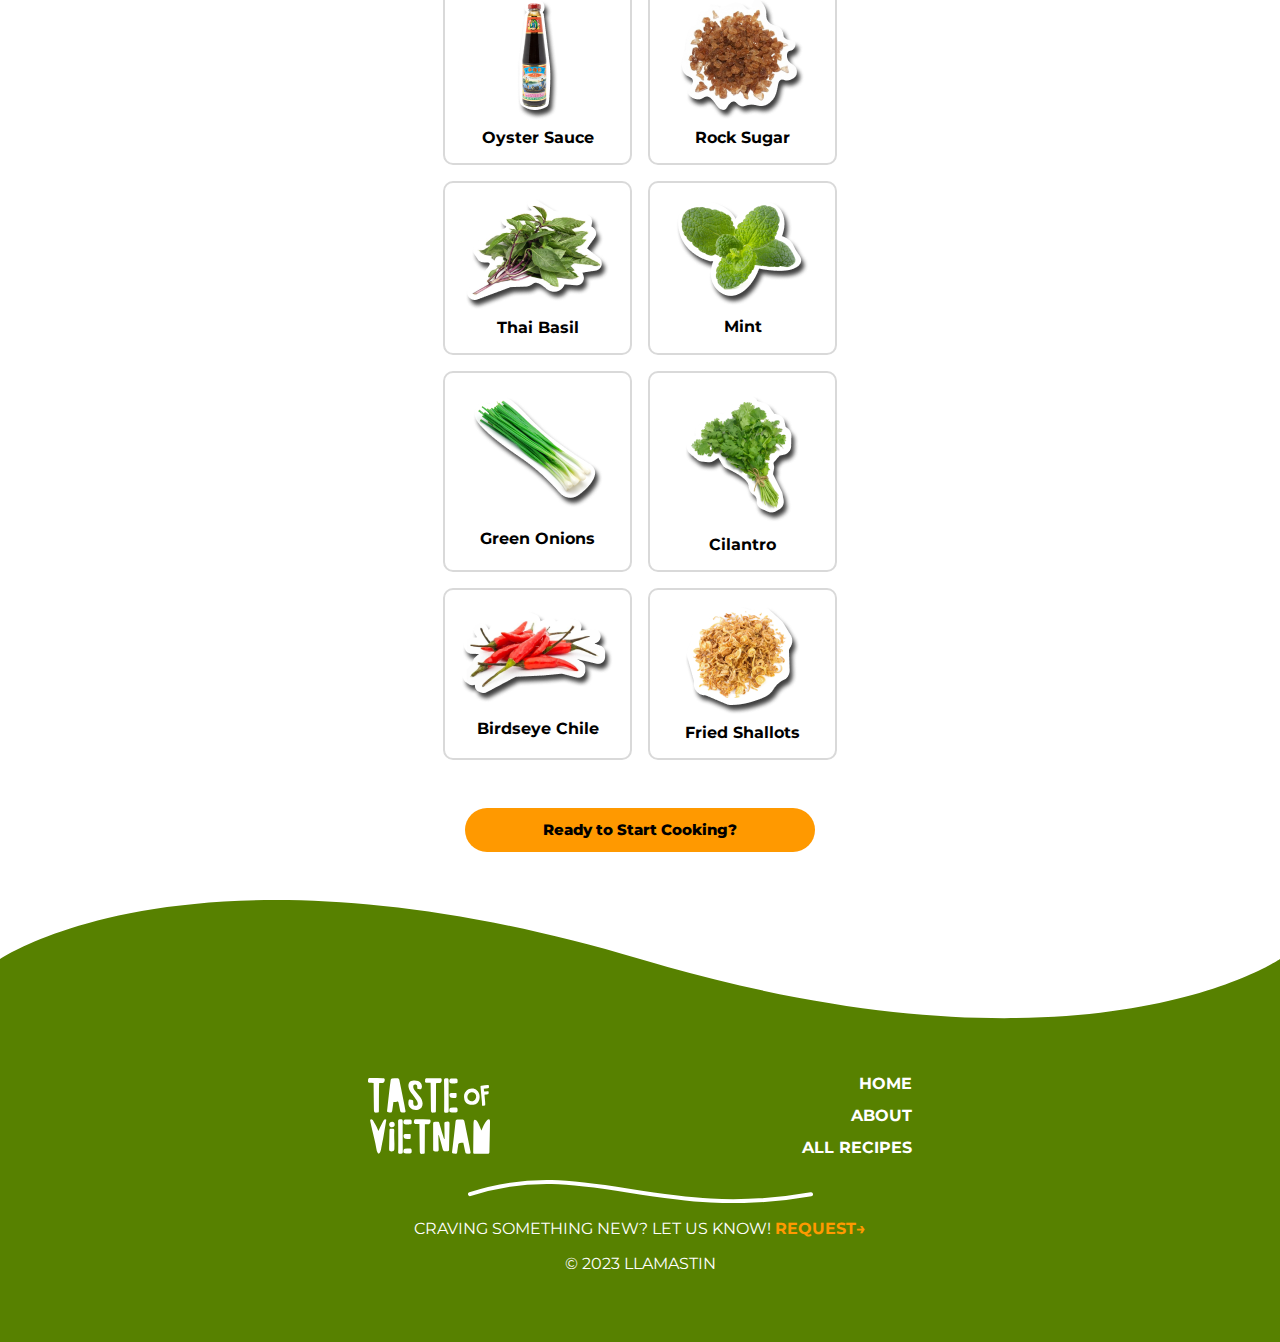
==== commit 8d182fe5: "media query homepage Done" ====
--- a/about.html
+++ b/about.html
@@ -8,18 +8,26 @@
   <link rel="stylesheet" href="https://cdnjs.cloudflare.com/ajax/libs/font-awesome/6.4.2/css/all.min.css" integrity="sha512-z3gLpd7yknf1YoNbCzqRKc4qyor8gaKU1qmn+CShxbuBusANI9QpRohGBreCFkKxLhei6S9CQXFEbbKuqLg0DA==" crossorigin="anonymous" referrerpolicy="no-referrer">
 </head>
 <body>
-    <header class="header">
-      <div class="hamburgerMenu">
-        <div class="bar"></div>
-        <div class="bar"></div>
-        <div class="bar"></div>
-      </div>
-      <h1 class="navlogo">
-      <img src="images/logos/horizontal-logo-tov.svg" alt="Taste of Vietnam Logo">
-      </h1>
-      <img src="images/icons/search-icon.svg" alt="search menu">
-      <nav class="nav">
-        <ul>
+  <header class="header">
+    <nav class="nav2">
+      <ul>
+        <li> <a href="about.html">about</a></li>
+        <li> <a href="#">all recipes</a></li>
+      </ul>
+    </nav>
+
+    <div class="hamburgerMenu">
+      <div class="bar"></div>
+      <div class="bar"></div>
+      <div class="bar"></div>
+    </div>
+    
+    <h1>
+    <img src="images/logos/horizontal-logo-tov.svg" alt="Taste of Vietnam Logo">
+    </h1>
+    <img class="search" src="images/icons/search-icon.svg" alt="search menu">
+    <nav class="nav">
+      <ul>
         <li> <a href="about.html">about</a></li>
         <li> <a href="#">all recipes</a></li>
         <li> <a href="courses.html">courses</a></li>
@@ -27,9 +35,10 @@
         <li> <a href="#">protein</a></li>
         <li> <a href="#">noodles</a></li>
         <li> <a href="#">quick-bites</a></li>
-        </ul>
-      </nav>
-    </header>
+      </ul>
+    </nav>
+
+  </header>
     
   <main>
     <header class="pageName">
--- a/css/style.css
+++ b/css/style.css
@@ -16,8 +16,12 @@
   font-size: 1rem;
 }
 
-.balance, .margins, .pho, .household, .crown{
+.balance, .margins, .pho, .household, .crown, .welcome{
   margin: 0 1.25rem;
+  display: flex;
+  flex-direction: column;
+  justify-content: center;
+  align-items: center;
 }
 
  ul {
@@ -66,7 +70,7 @@
   margin-left:3rem;
 }
 
- .nav a {
+ .nav a, .nav2 a {
   text-decoration: none;
   font-family: 'montserrat';
   font-size: 1.25rem;
@@ -76,9 +80,12 @@
   line-height: 3.75rem;
  }
 
-.navlogo {
-  height: 1.6875rem;
-  width: 12rem;
+.nav2 ul{
+  display: flex;
+  flex-direction: row;
+  justify-content: space-around;
+  gap: 2rem;
+  list-style: none;
 }
 
 .bar {
@@ -90,7 +97,7 @@
   transition: all 0.3s ease-in-out;
 }
 
-/* JavaScript */
+/* JavaScript Hamburger */
 .nav--toggle {
   left: 50% !important;
 }
@@ -104,6 +111,21 @@
   transform: translateY(-8px) rotate(-45deg);
 }
 
+.nav2 {
+  display: none;
+}
+
+@media (min-width: 1025px) {
+  .nav2 {
+    display:block;
+  }
+  .hamburgerMenu {
+    display: none;
+  }
+  .search {
+    padding: 0 6rem
+  }
+}
 
 /* BUTTON */ 
 .orangeButton {
@@ -115,16 +137,18 @@
   font-weight: 800;
   border-style: none;
   align-self: center;
+  line-height: 1rem;
+  text-decoration: none;
+  text-align: center;
+  vertical-align: middle;
 }
 
 /* HOME PAGE */
-/* OPENER */
 /* VIDEO *   */
 
 .flame {
-  position: absolute;
-  bottom: -1rem;
-  left: 3.5rem;
+  position: relative;
+  width: 5rem;
   z-index: 1;
 }
 
@@ -154,24 +178,63 @@
   text-align: center;
   line-height: 3rem;
   text-transform: uppercase;
-  margin: 1rem 0;
+  margin-bottom: 1rem;
 }
 
 .opener span {
   font-size: 2rem;
-  line-height: 2rem;
-}
-
-.opener {
-  display: flex;
-  flex-direction: column;
-
+  line-height: 1rem;
+}
+
+.opener, .openerRow div {
+  display: flex;
+  flex-direction: column;
+  align-items: center;
 }
 .opener p {
   font-weight: 700;
   margin-bottom: 1.4rem;
 }
 
+.allStarTitle {
+  display: none;
+}
+
+@media (min-width: 1025px) {
+  video {
+    height: 35rem;
+  }
+
+  .openerRow {
+  position: relative;
+  display: grid;
+  grid-template-columns: 1fr 1fr;
+  margin: 0 2rem 2rem 2rem;
+  }
+  .openerRow p {
+    width: 100%;
+  }
+  .openerRow div {
+  display: flex;
+  flex-direction: column;
+  align-content: center;
+  justify-content: space-evenly;
+}
+  h2 {
+    font-size: 4rem;
+    line-height: 4rem;
+  }
+  .flame {
+    position: absolute;
+    left: 23%;
+    top: 32rem;
+    width: 7rem
+  }
+  .allStarTitle {
+    display: block;
+    margin-top: 3rem;
+  }
+}
 /* recipe cards */
 .recipeCard {
   display: flex;
@@ -185,7 +248,7 @@
   margin: 2rem
 }
 
-.overlapSticker {
+.starSticker {
   position: relative;
   margin-top: 4.31rem;
 }
@@ -243,16 +306,63 @@
   width: 100%;
 }
 
-.alarm{
+.alarm, .bowlRice{
   position: absolute;
 }
 
-
-.bowlRice {
-  position: absolute;
-  left: 6.5rem;
-  top: -2rem;
-}
+.largeWave {
+  display: none;
+}
+
+@media (min-width: 1025px) {
+  .recipeCard {
+    position: relative;
+    display: grid;
+    grid-template-columns: 1fr 1.2fr;
+    height: 100%;
+    background-color: #fff;
+    width: 40%;
+    flex-direction: row;
+  }
+  .welcome {
+    margin: 0;
+  }
+  .recipeCard img {
+    height:100%;
+    width:100%;
+    border-radius: .63rem 0 0 .63rem;
+  }
+  .description {
+    justify-content: center;
+    padding-right: 2rem;
+  }
+  .starSticker {
+    display: flex;
+    justify-content: center;
+    align-items: center;
+  }
+  .allstarSticker {
+    z-index: 2;
+    top: -3rem;
+    right: 28%;
+  }
+  .largeWave {
+    display: block;
+    position: absolute;
+    z-index: -1;
+    bottom: 20%;
+    width: 100%;
+  }
+  .greenWave {
+    display: none;
+  }
+  .alarm {
+    position: relative;
+    margin: 1rem;
+    scale: 130%;
+  }
+}
+
 
 /* TREND ALERT */
 .trending {
@@ -260,14 +370,13 @@
   display: flex;
   align-items: center;
   justify-content: center;
-  overflow: hidden  ;
 }
 
 .buzzOne {
   position: relative;
   left: 2.5rem;
   top: -1.5rem;
-  rotate: -65deg;
+  transform: rotate(-65deg);
   margin-right: 4rem;
 }
 
@@ -275,7 +384,7 @@
   position: relative;
   right: 2.5rem;
   top: -1rem;
-  rotate: 35deg;
+  transform: rotate(35deg);
   margin-left: 4rem;
 }
 
@@ -336,12 +445,12 @@
   align-items: center;
   gap: 2rem;
   overflow: scroll;
-
 }
 .cards li {
   position: relative;
   list-style: none;
   text-align: center;
+  border-radius: .63rem;
 }
 
 .darkOverlay {
@@ -377,9 +486,6 @@
   height: 29.3125rem; 
   z-index: -1;
   border-radius: .63rem;
-}
-.bleeds {
-  z-index: -100rem;
 }
 
 /* Category */
@@ -415,23 +521,71 @@
   align-self: center;
 }
 
+@media (min-width: 1025px) {
+  .carousel {
+    max-width: 100%;
+    display: flex;
+    justify-content: center;
+  }
+  .dots, .carousel .arrows {
+    display: none;
+  }
+  .chopstick {
+    position: absolute;
+    right: 10%;
+    scale: 130%;
+    transform: rotate(-20deg);
+  }
+  .categoryTitle {
+    margin-top: 4rem;
+  }
+  .cards {
+    overflow: visible;
+  }
+  .cards li:hover {
+    scale: 105%;
+    box-shadow: 0 0 10px  #FF9900;
+  }
+  .cards button:hover {
+    background-color: #fff;
+    color:#000
+  }
+.orangeButton:hover {
+    background-color: #96DB0A;
+  }
+  .categories {
+    display: grid;
+    grid-template-columns: 1fr 1fr 1fr;
+  }
+  .bowlRice {
+    right: 20%;
+    bottom:14rem;
+    scale: 120%
+  }
+}
 /* Maybe this can help you */
-.end h2 {
+.end div {
+  position: relative;
+  display: flex;
+  flex-direction: column;
+  align-items: center;
   padding: 0 2rem;
+  width: 30rem;
+  text-align: center;
 }
 
 .end img {
   position: absolute;
-  bottom: 10%;
-  right: 15%;
+  bottom: 40%;
+  right: 16%;
 }
 
 .end {
   display: flex;
   position: relative;
   flex-direction: column;
-  align-items: center;
   margin-bottom: 4rem;
+  align-items: center;
 }
 
 .end button {
@@ -928,4 +1082,9 @@
 
 .request {
   color:#FF9900
+}
+@media (min-width: 1025px) {
+  .footerRow {
+    margin: 0 20rem;
+  }
 }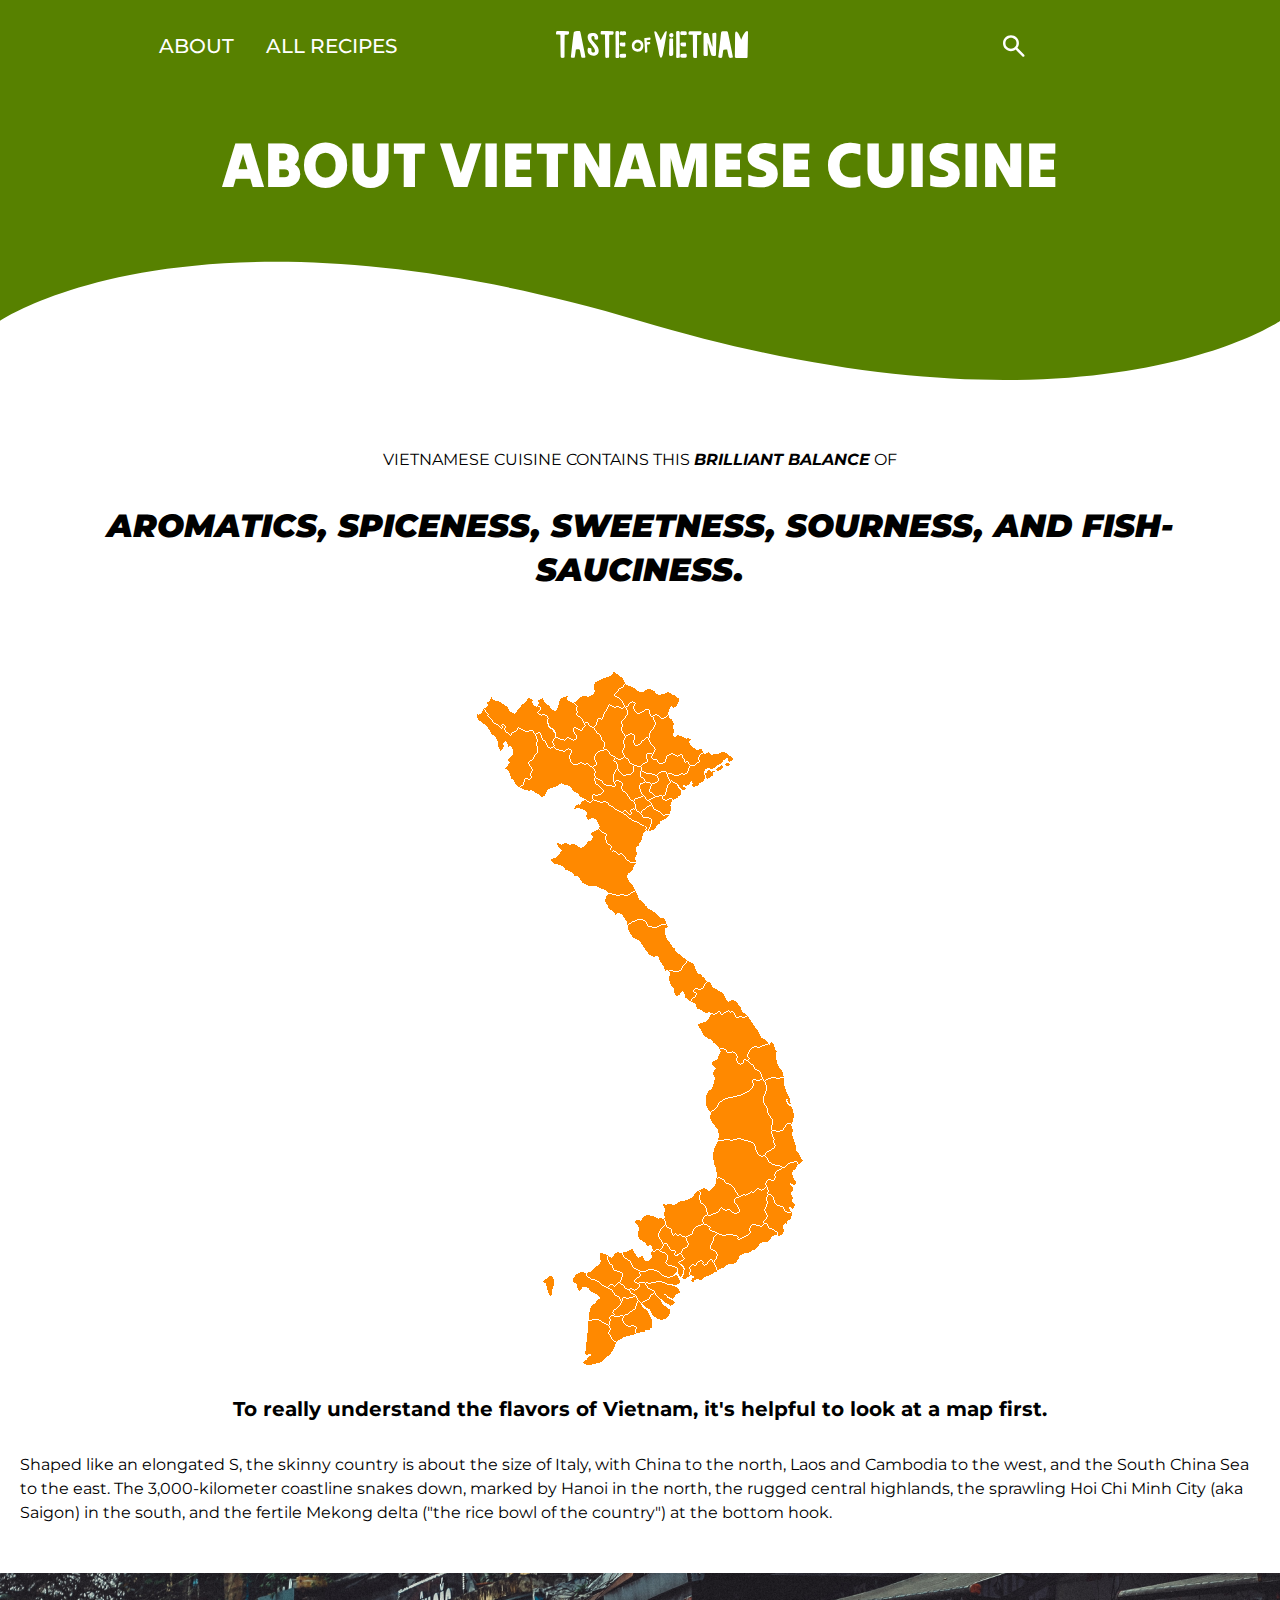
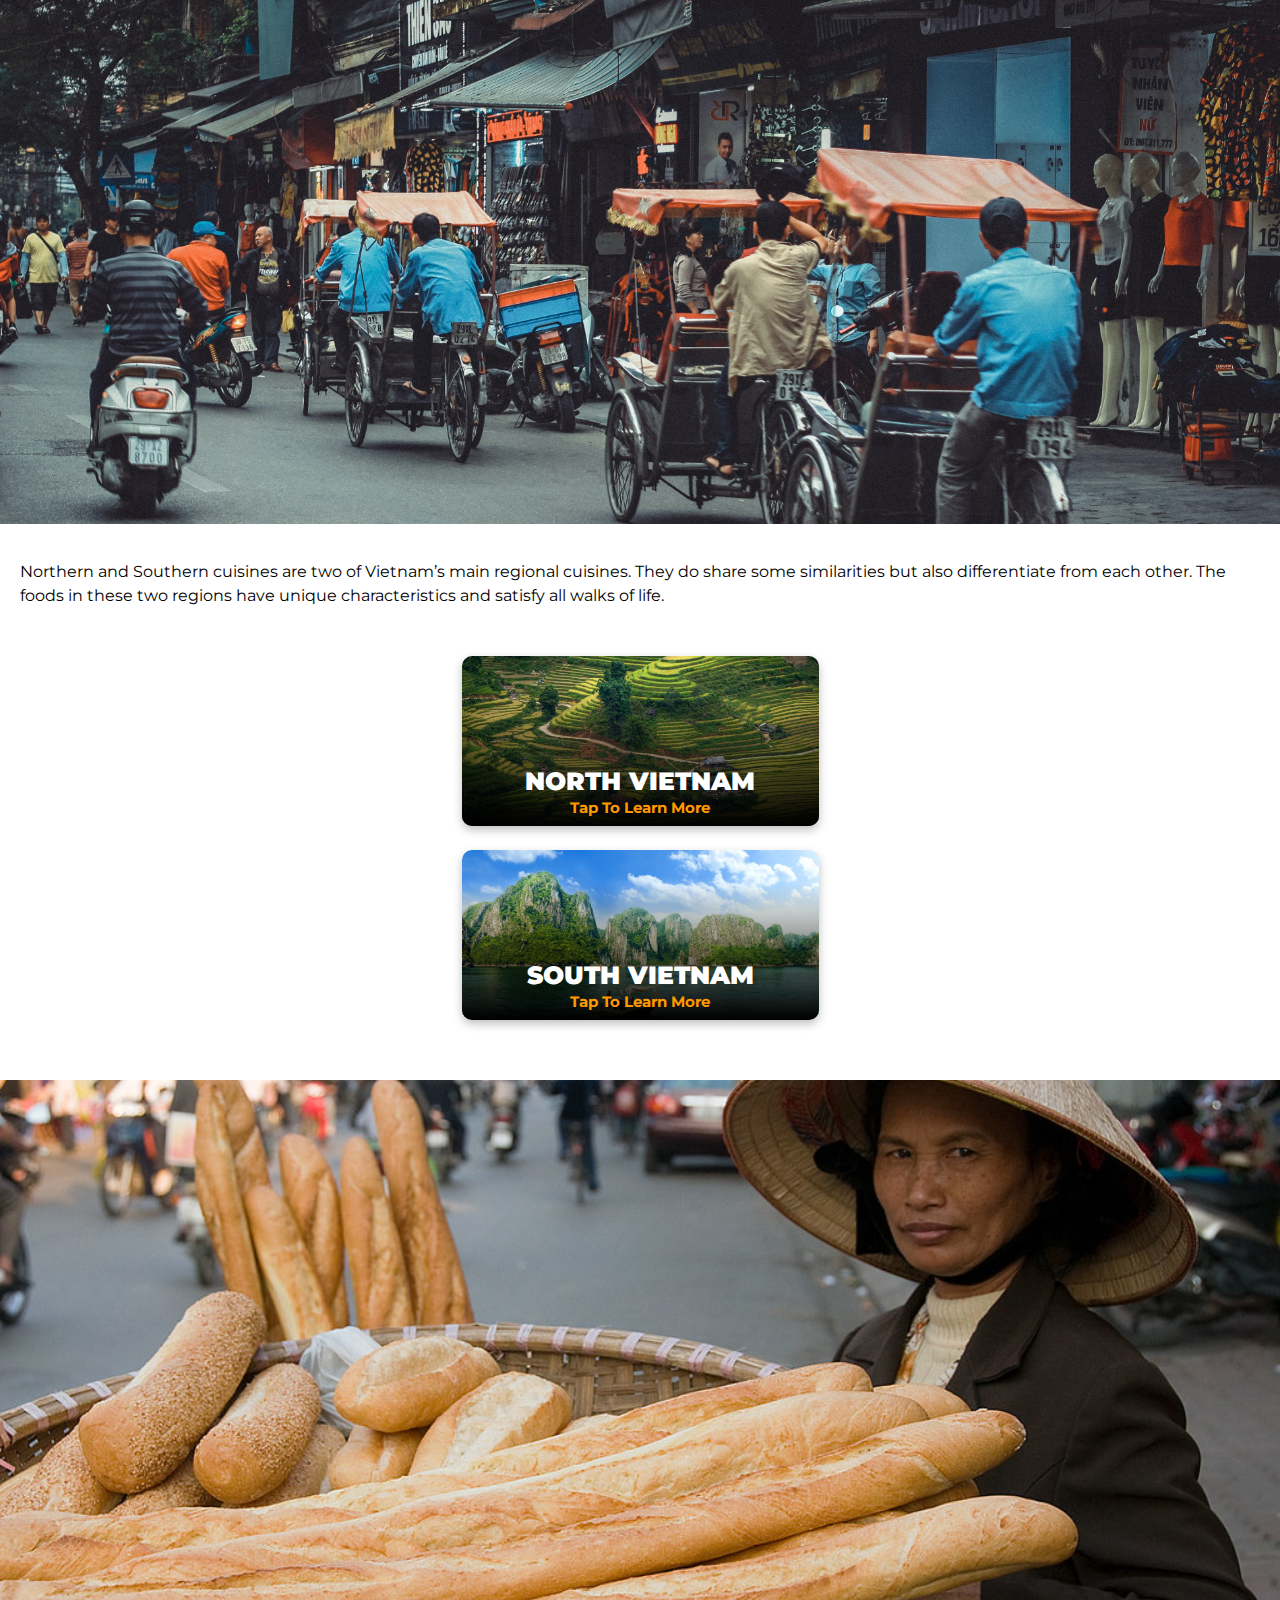
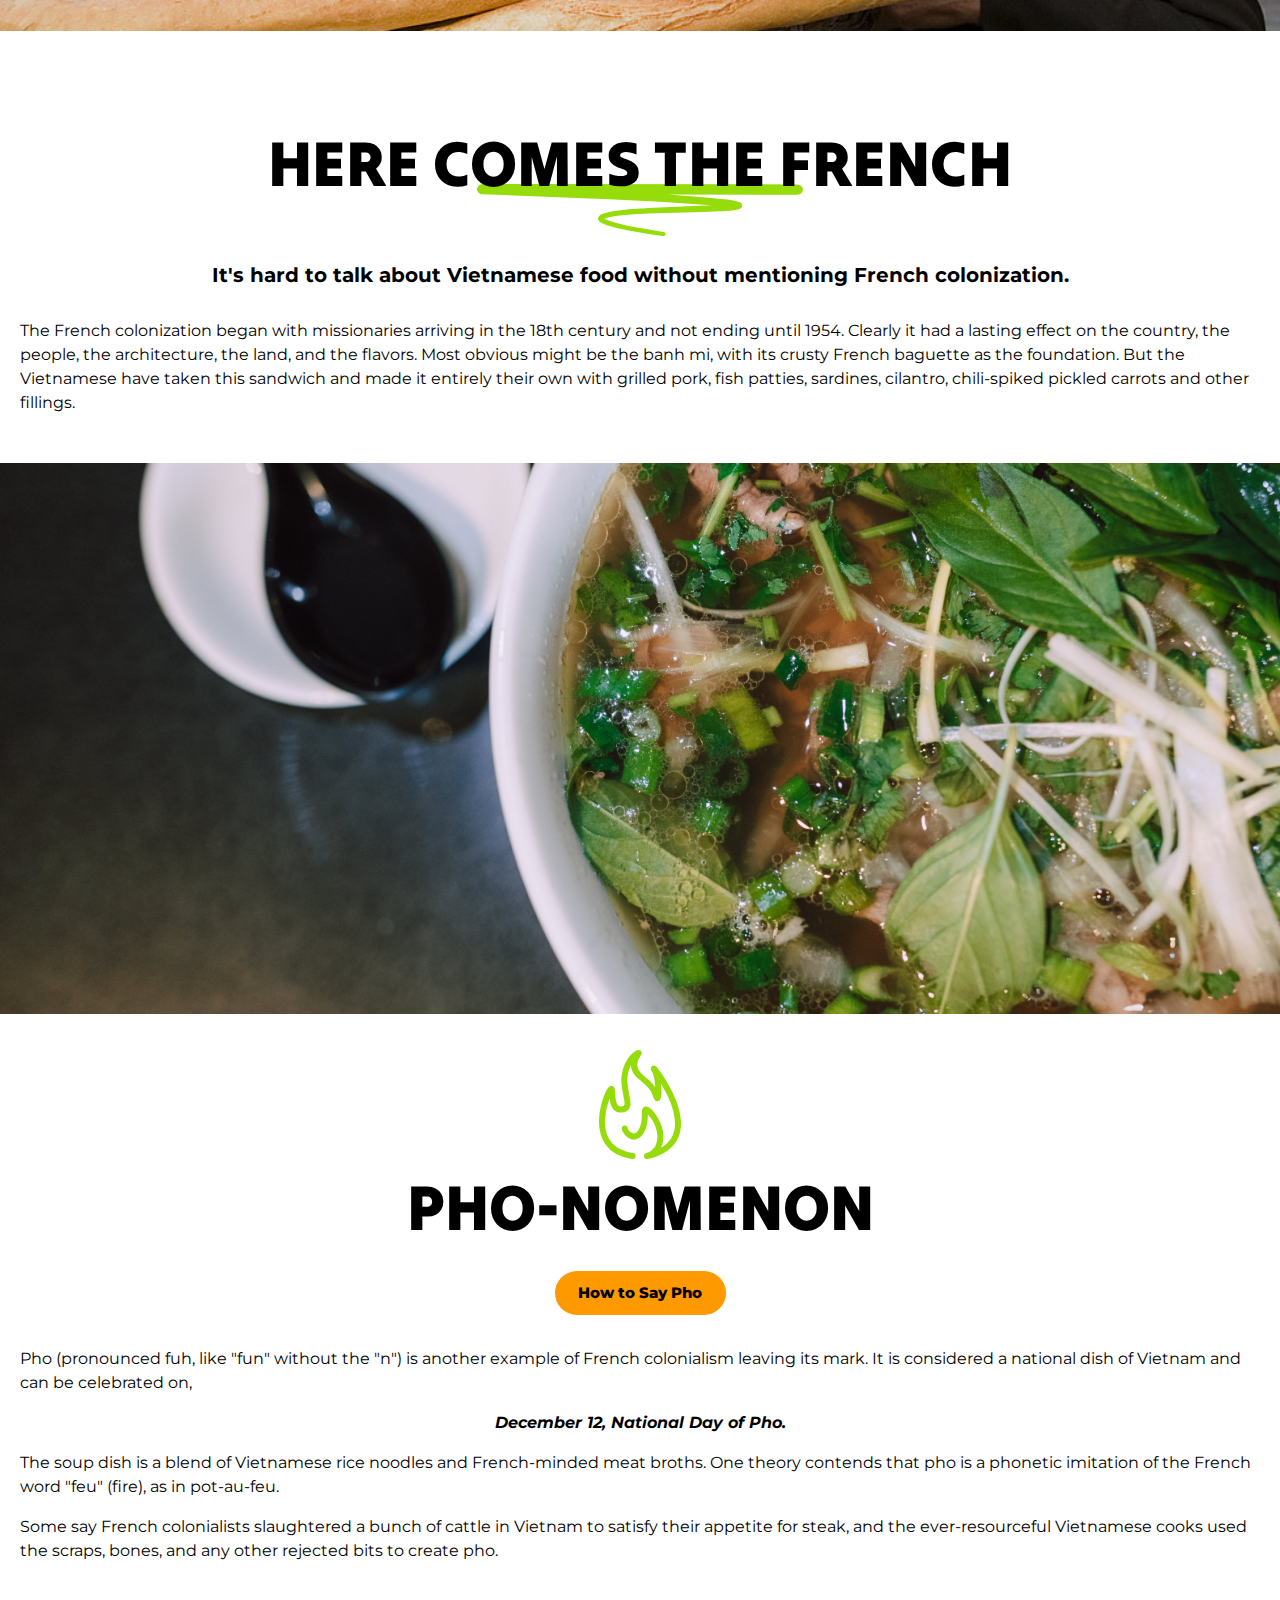
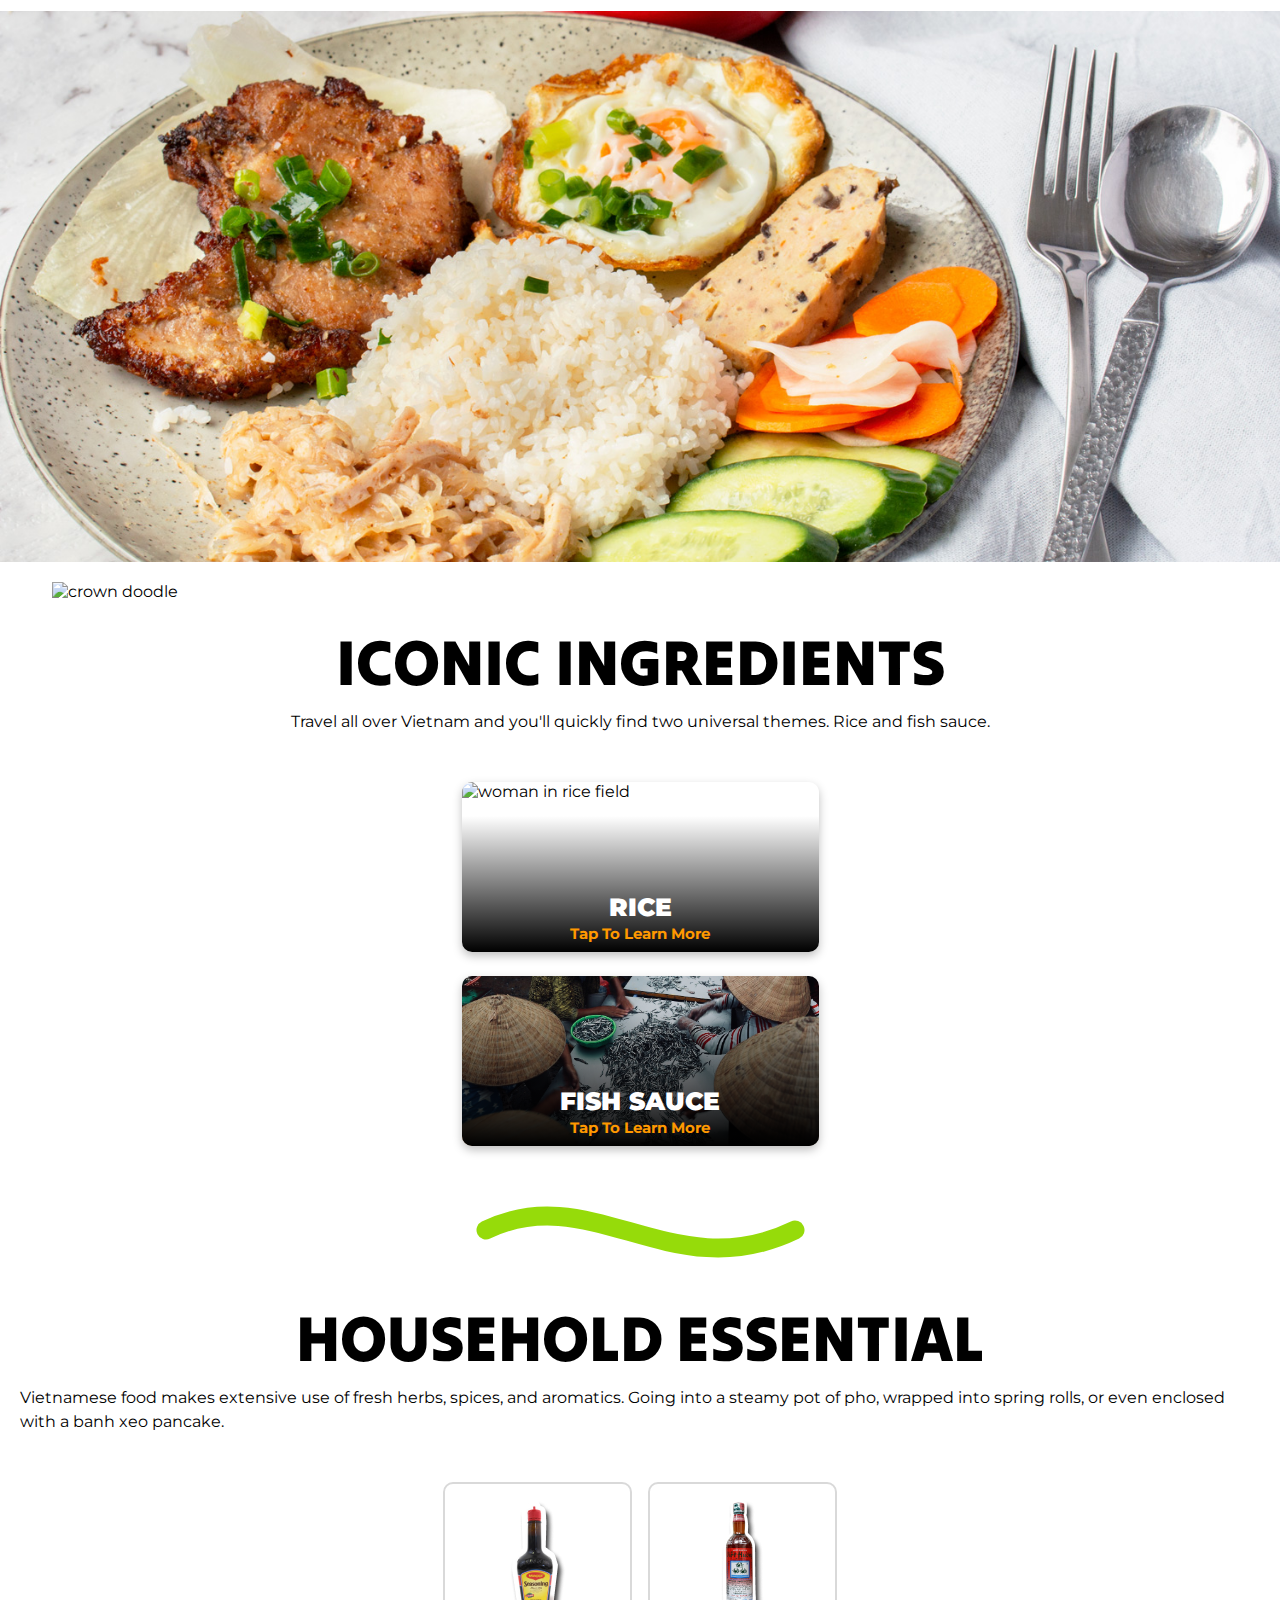
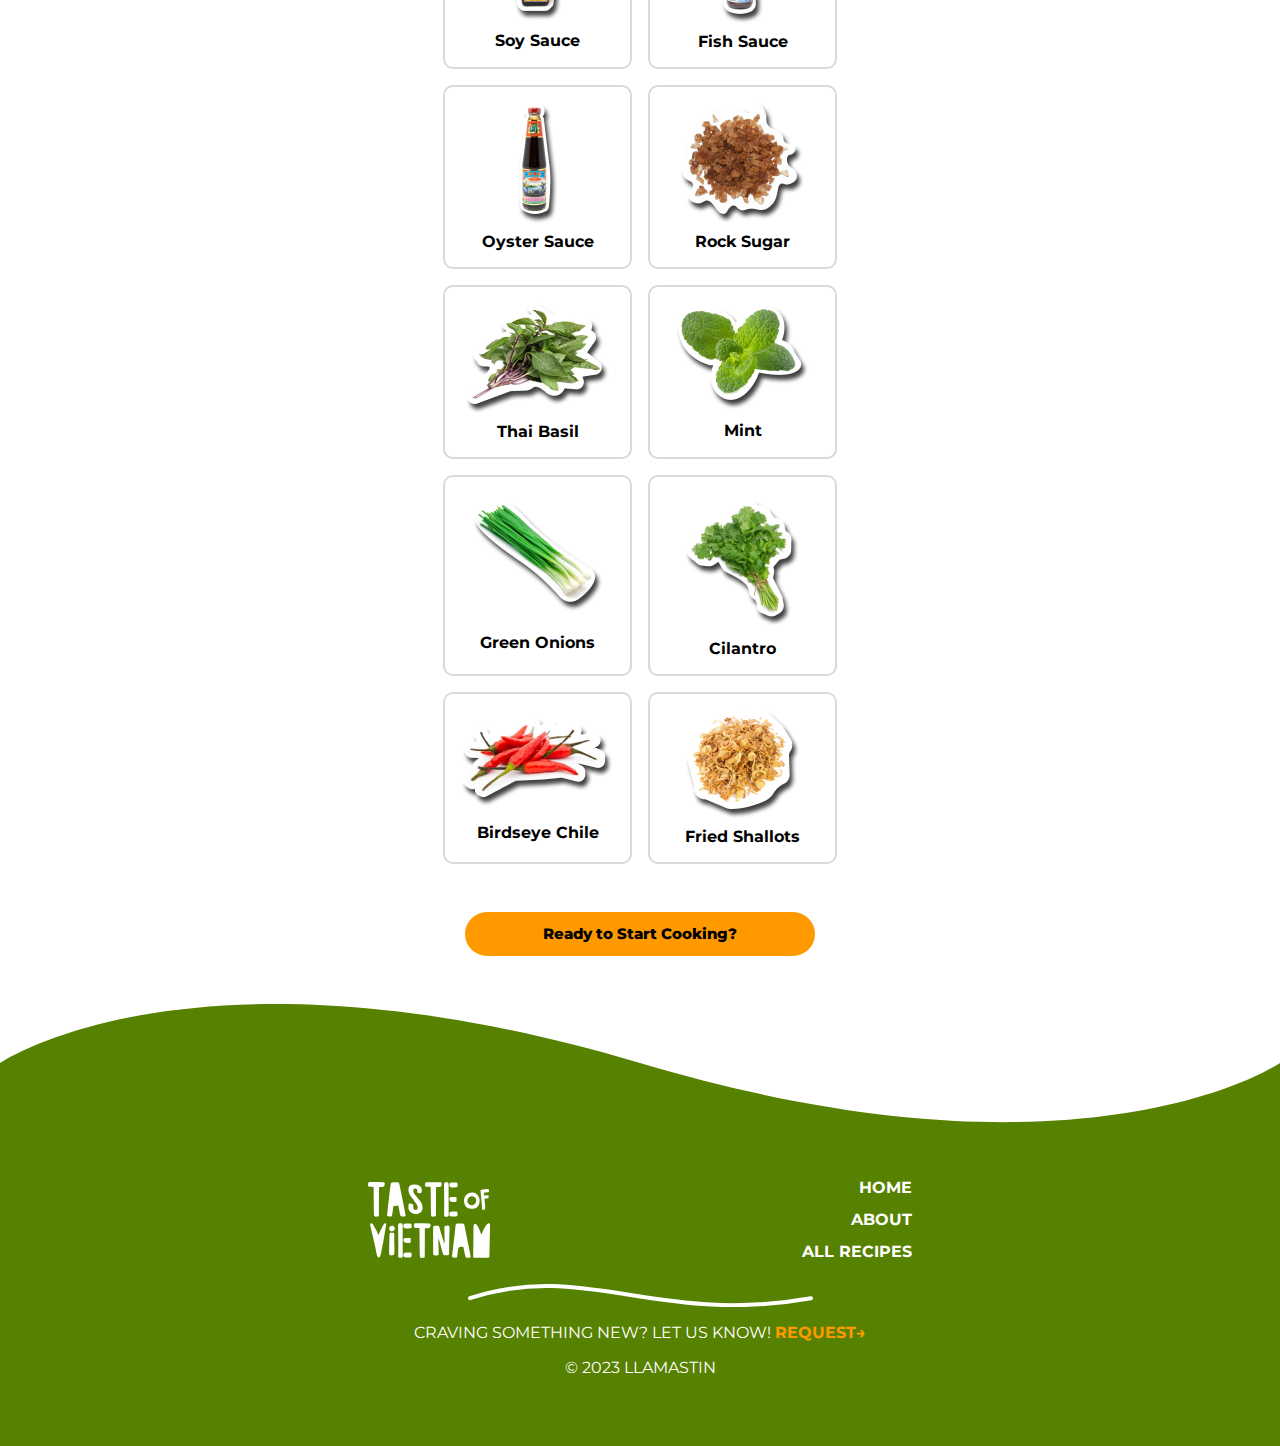
==== commit 03faa05d: "fine tuning small things" ====
--- a/about.html
+++ b/about.html
@@ -97,18 +97,15 @@
     <h2>here comes the french</h2>
     <img class="underline" src="images/doodles/underline-doodle.svg" alt="green underline">
   </header>
-    <p><em>It's hard to talk about Vietnamese food without mentioning French colonization,</em>which began with
-      missionaries arriving in the 18th century and not ending until 1954. Clearly it had a lasting effect on the
-      country, the people, the architecture, the land, and the flavors.
-      Most obvious might be the banh mi, with its crusty French baguette as the foundation. But the Vietnamese have
-      taken this sandwich and made it entirely their own with grilled pork, fish patties, sardines, cilantro,
-      chili-spiked pickled carrots and other fillings.</p>
+  <p class="emphasis">It's hard to talk about Vietnamese food without mentioning French colonization.</p>
+  <p>The French colonization began with missionaries arriving in the 18th century and not ending until 1954. Clearly it had a lasting effect on the
+  country, the people, the architecture, the land, and the flavors.
+  Most obvious might be the banh mi, with its crusty French baguette as the foundation. But the Vietnamese have
+  taken this sandwich and made it entirely their own with grilled pork, fish patties, sardines, cilantro,
+  chili-spiked pickled carrots and other fillings.</p>
 </section>
 
     <img class="imageMask" src="images/about/pho-nomenon.jpg" alt="a steaming hot bowl of pho">
-
-
-
 
 <section class="pho">
   <header>
@@ -119,7 +116,7 @@
 
 
   <p>Pho (pronounced fuh, like "fun" without the "n") is another example of French colonialism leaving its mark. It is
-  considered a national dish of Vietnam and can be celebrated on </p>
+  considered a national dish of Vietnam and can be celebrated on,</p>
 
   <em>December 12, National Day of Pho.</em>
 
@@ -248,6 +245,7 @@
 </footer>
   </main>
   <script src="js/script.js"></script>
+  <script src="https://ajax.googleapis.com/ajax/libs/jquery/3.7.1/jquery.min.js"></script>
 </body>
 
 </html>--- a/css/style.css
+++ b/css/style.css
@@ -110,7 +110,6 @@
 .hamburgerMenu--toggle .bar:nth-child(3) {
   transform: translateY(-8px) rotate(-45deg);
 }
-
 .nav2 {
   display: none;
 }
@@ -393,7 +392,6 @@
   max-width: 24.375rem;
   position: relative;
   margin: 0 auto;
-  padding-left: 3rem;
 }
 
 .dots {
@@ -424,16 +422,17 @@
   border: none;
   box-shadow: 0 0 5px;
   font-size: 1.5rem;
-  top: 50%;
+  top: 45%;
+  z-index: 2;
 
 }
 
 .previous {
-  left: 2rem;
+  left: 3rem;
 }
 
 .next {
-  right: 2rem;
+  right: 3rem;
 }
 
 
@@ -444,13 +443,17 @@
   flex-direction: row;
   align-items: center;
   gap: 2rem;
+  margin: 0 auto;
   overflow: scroll;
+  padding: 0 4.3rem;
 }
 .cards li {
   position: relative;
   list-style: none;
   text-align: center;
   border-radius: .63rem;
+  display: flex;
+  flex: 0 0 15.5625rem;
 }
 
 .darkOverlay {
@@ -462,6 +465,7 @@
   );
   border-radius: .63rem;
 } 
+
 .overlapText {
   position: absolute;
   bottom: 2rem; 
@@ -493,6 +497,7 @@
 .chopstick {
   position: relative;
   display: flex;
+  margin-bottom: 2rem;
 }
 
 .categoryTitle {
@@ -500,6 +505,7 @@
   display: flex;
   flex-direction: column;
   align-items: center;
+  margin-top: 3rem;
 }
 
 .underline {
@@ -521,6 +527,35 @@
   align-self: center;
 }
 
+/* Maybe this can help you */
+.end div {
+  position: relative;
+  display: flex;
+  flex-direction: column;
+  align-items: center;
+  padding: 0 2rem;
+  text-align: center;
+}
+
+.end img {
+  position: absolute;
+  bottom: 40%;
+  right: -8%;
+}
+
+.end {
+  display: flex;
+  position: relative;
+  flex-direction: column;
+  margin-bottom: 4rem;
+  align-items: center;
+}
+
+.end button {
+  position: relative;
+  margin-top: 1.3rem;
+}
+
 @media (min-width: 1025px) {
   .carousel {
     max-width: 100%;
@@ -562,37 +597,13 @@
     bottom:14rem;
     scale: 120%
   }
-}
-/* Maybe this can help you */
-.end div {
-  position: relative;
-  display: flex;
-  flex-direction: column;
-  align-items: center;
-  padding: 0 2rem;
-  width: 30rem;
-  text-align: center;
-}
-
-.end img {
-  position: absolute;
-  bottom: 40%;
-  right: 16%;
-}
-
-.end {
-  display: flex;
-  position: relative;
-  flex-direction: column;
-  margin-bottom: 4rem;
-  align-items: center;
-}
-
-.end button {
-  position: relative;
-  margin-top: 1.3rem;
-}
-
+  .end div {
+    width: 30rem;
+  }
+  .end img {
+    right: 16%;
+  }
+}
 /* COURSES PAGE */
 .pageName, .recipePage {
   display: flex;
@@ -611,6 +622,9 @@
   height: auto;
 }
 
+.titles { 
+  margin: 0 1.25rem 2rem 1.25rem;
+}
 .titles h2 {
   text-align: left;
   font-size: 2.5rem;
@@ -867,9 +881,10 @@
 .emphasis {
   font-weight: 700;
   font-size: 1.25rem;
-}
-
-.vietnamMap {
+  margin-bottom: 2rem;
+}
+
+.vietnamMap  {
   position:relative;
   margin: 2rem 0;
   display: flex;
@@ -950,20 +965,22 @@
   display: flex;
   flex-direction: column;
   align-items: center;
+  gap: 1rem
 }
 
 .pho img {
   max-width: 10rem;
 }
 
+.pho button {
+  margin-bottom: 1rem;
+}
+
 .pho em {
-  font-weight: bold;
   line-height: 1.5rem;
-}
-
-.pho br {
-  margin: 2rem 0;
-}
+  font-weight: 700;
+}
+
 
 /* ICONIC INGREDIENTS */
 .crown {
@@ -986,7 +1003,7 @@
   flex-direction: column;
   align-items: center;
   justify-content: center;
-  margin: 3rem;
+  margin-top: 3rem;
 }
 
 
@@ -994,7 +1011,7 @@
   min-width: 21.875rem;
 }
 .household h2 {
-  margin: 3rem;
+  margin-top: 3rem;
 }
 .ingredientsContainer {
   display: grid;
@@ -1024,6 +1041,7 @@
   text-transform: uppercase;
   display: flex;
   flex-direction: column;
+  margin-top: 3rem;
 }
 .wave {
   height: auto;
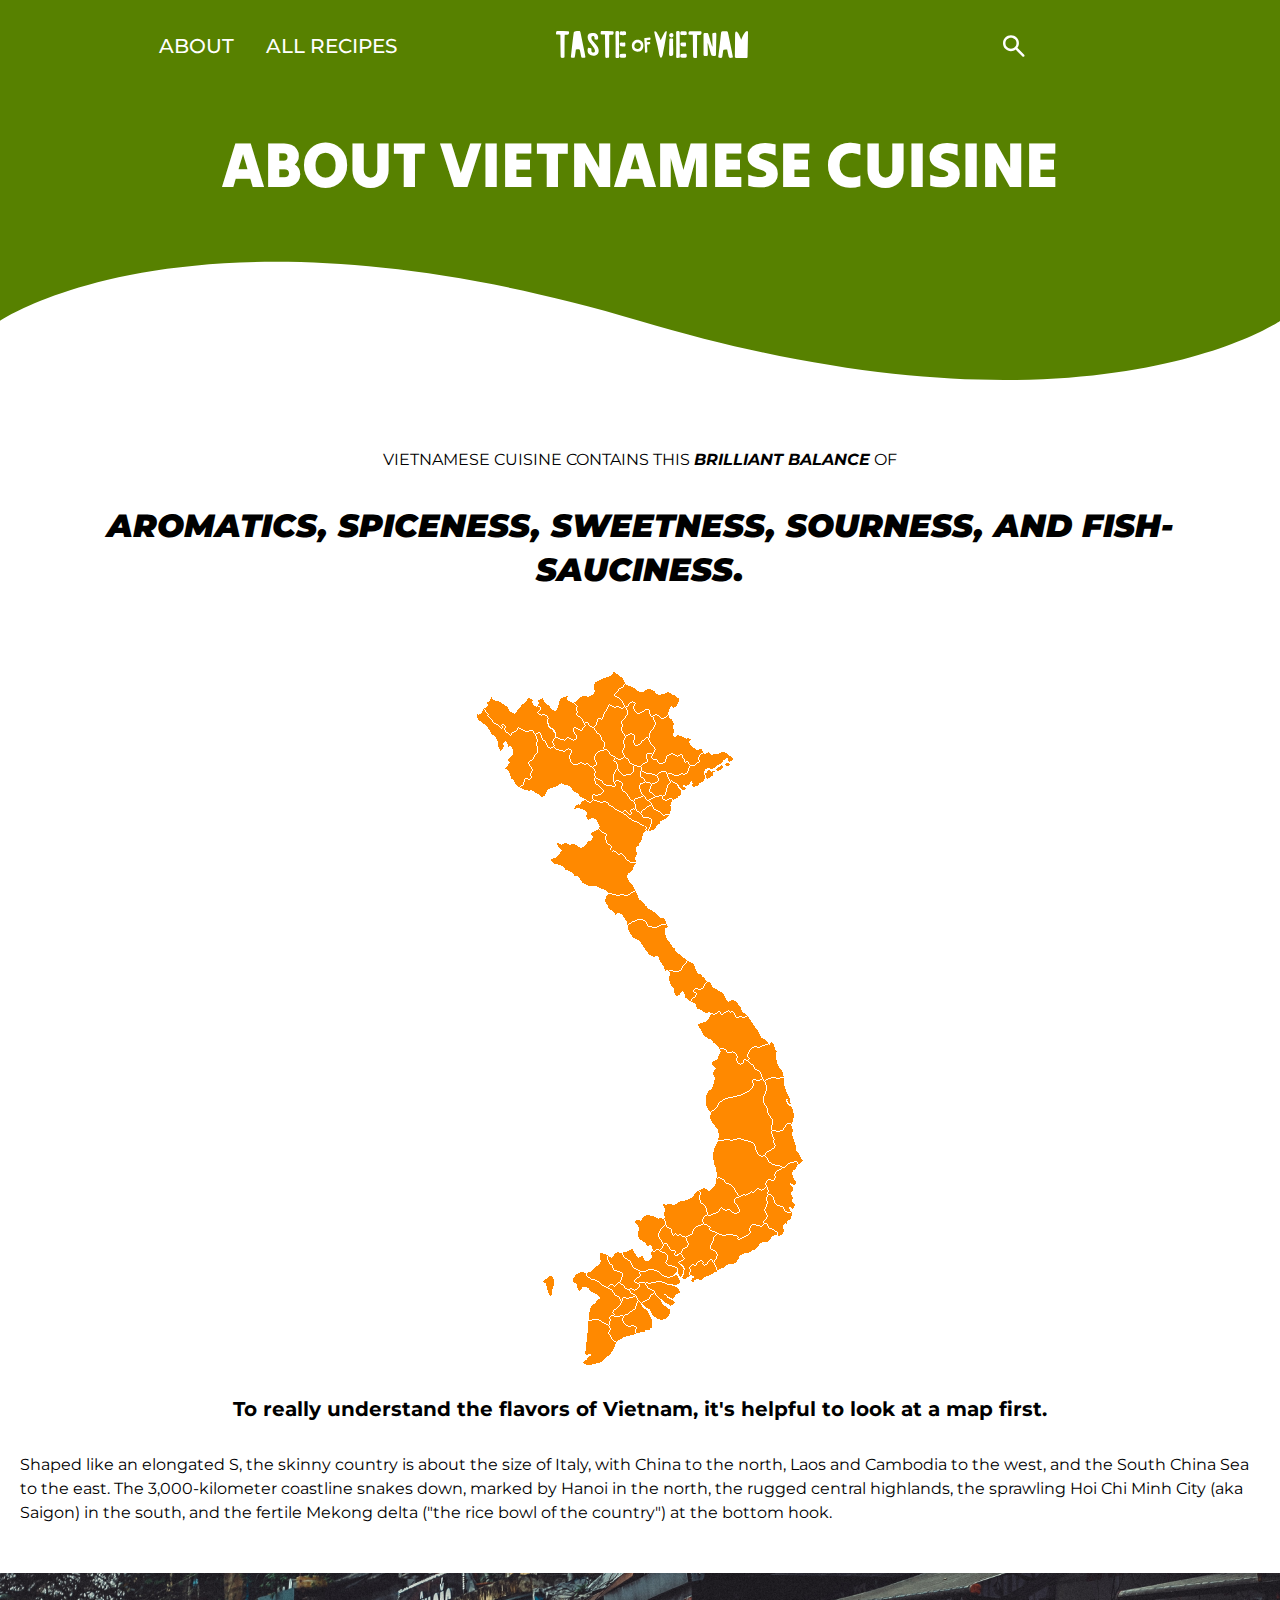
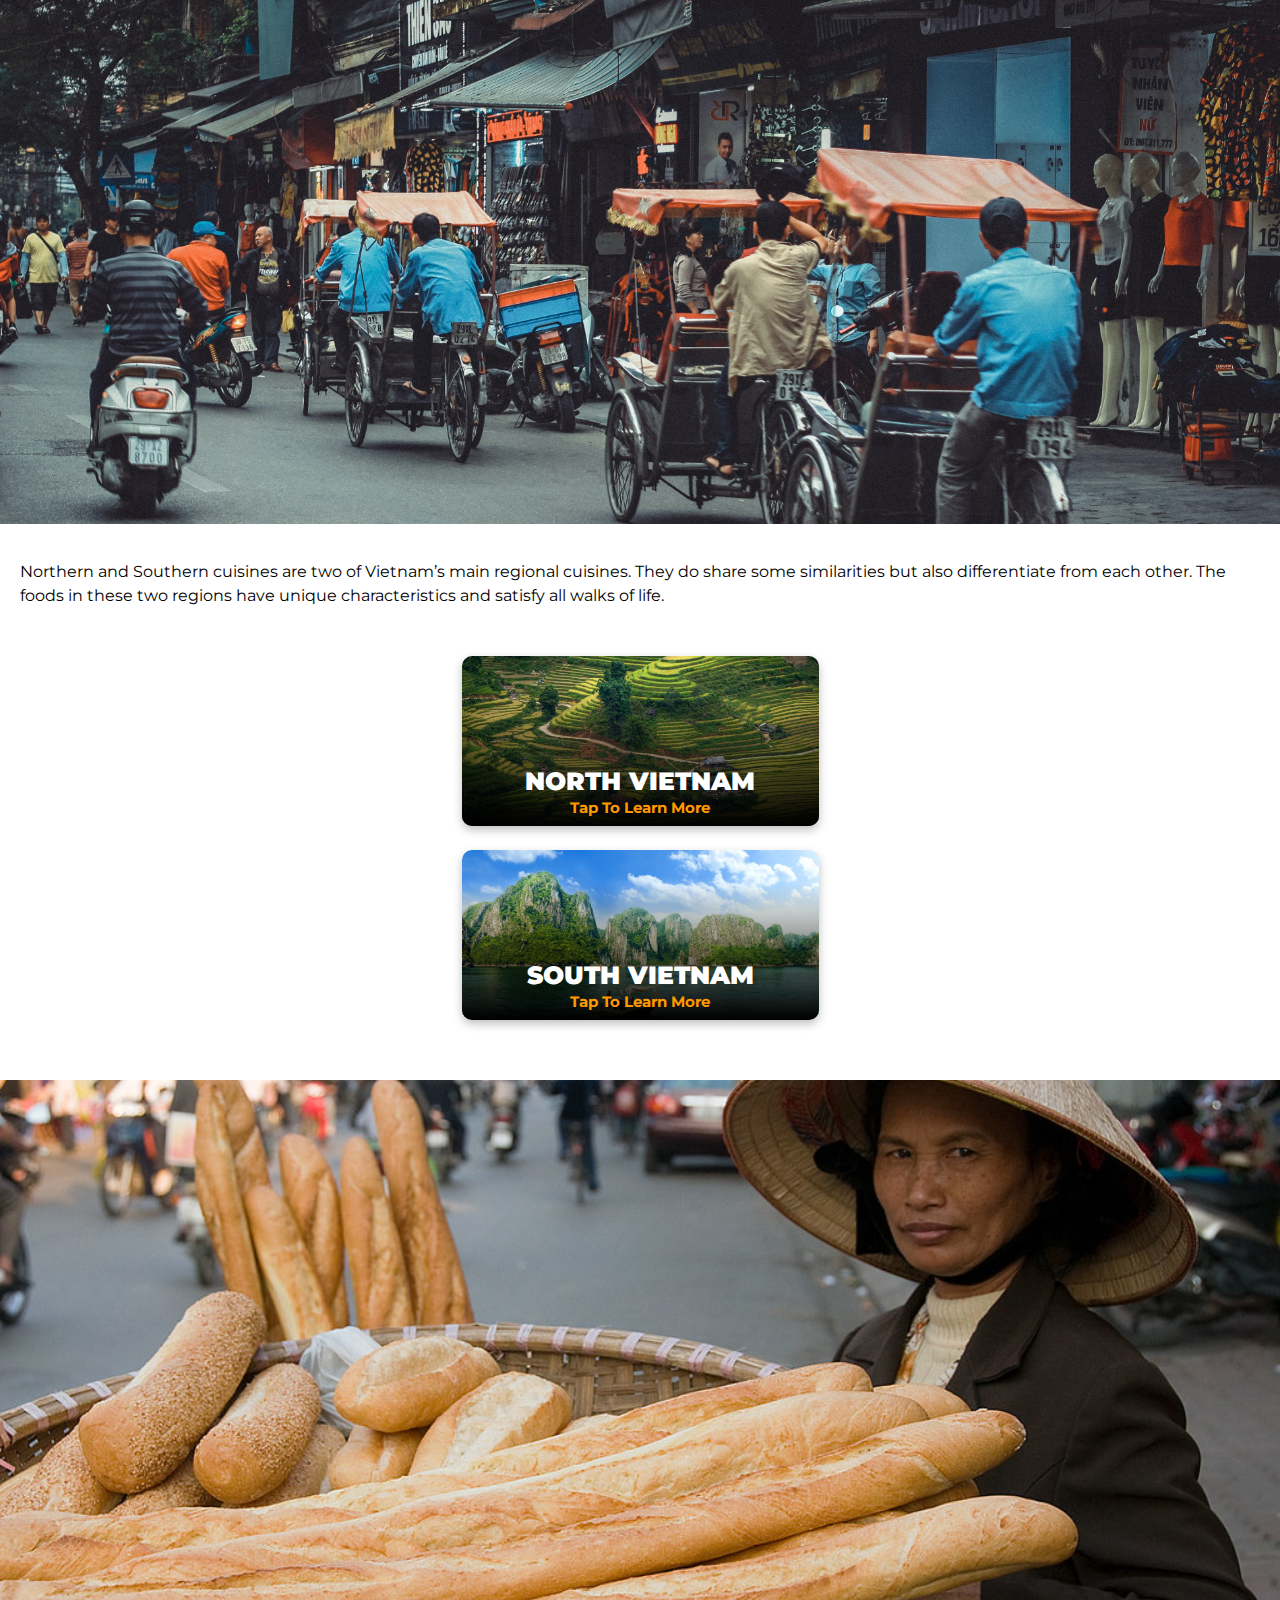
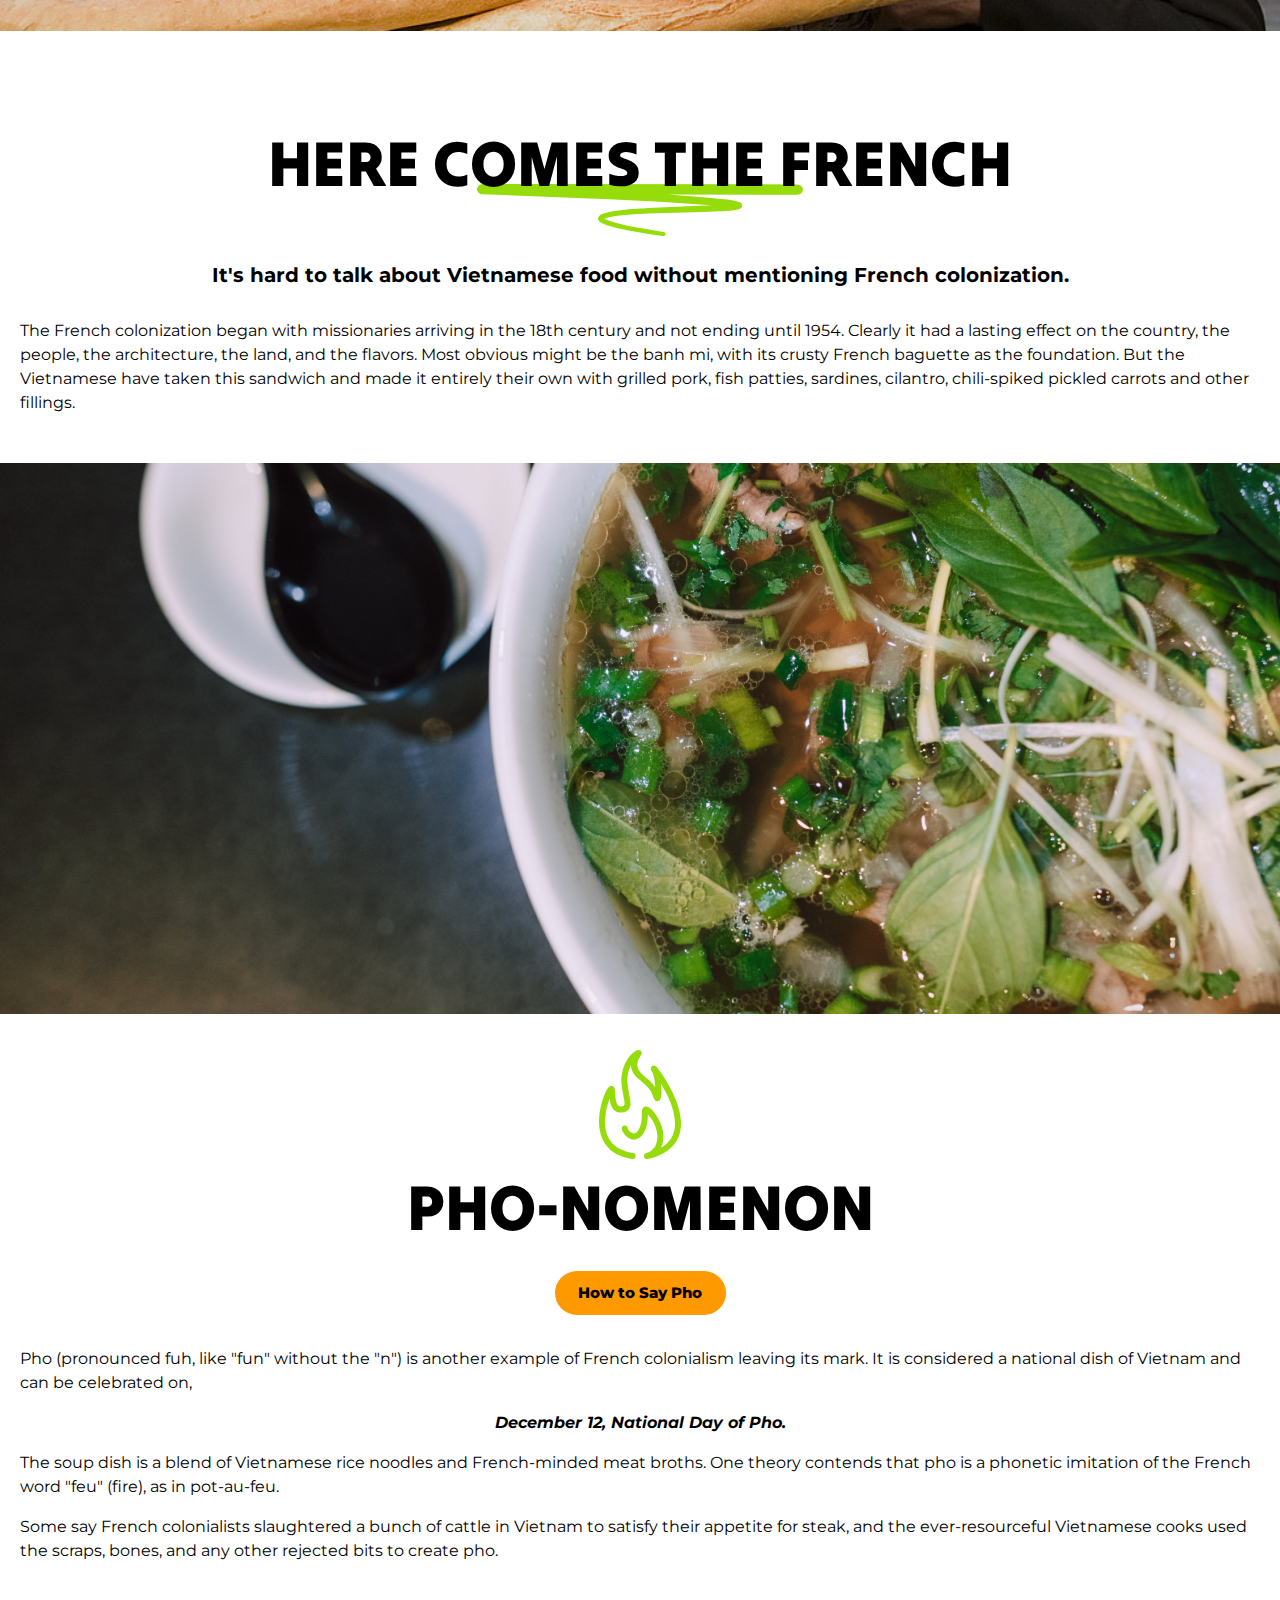
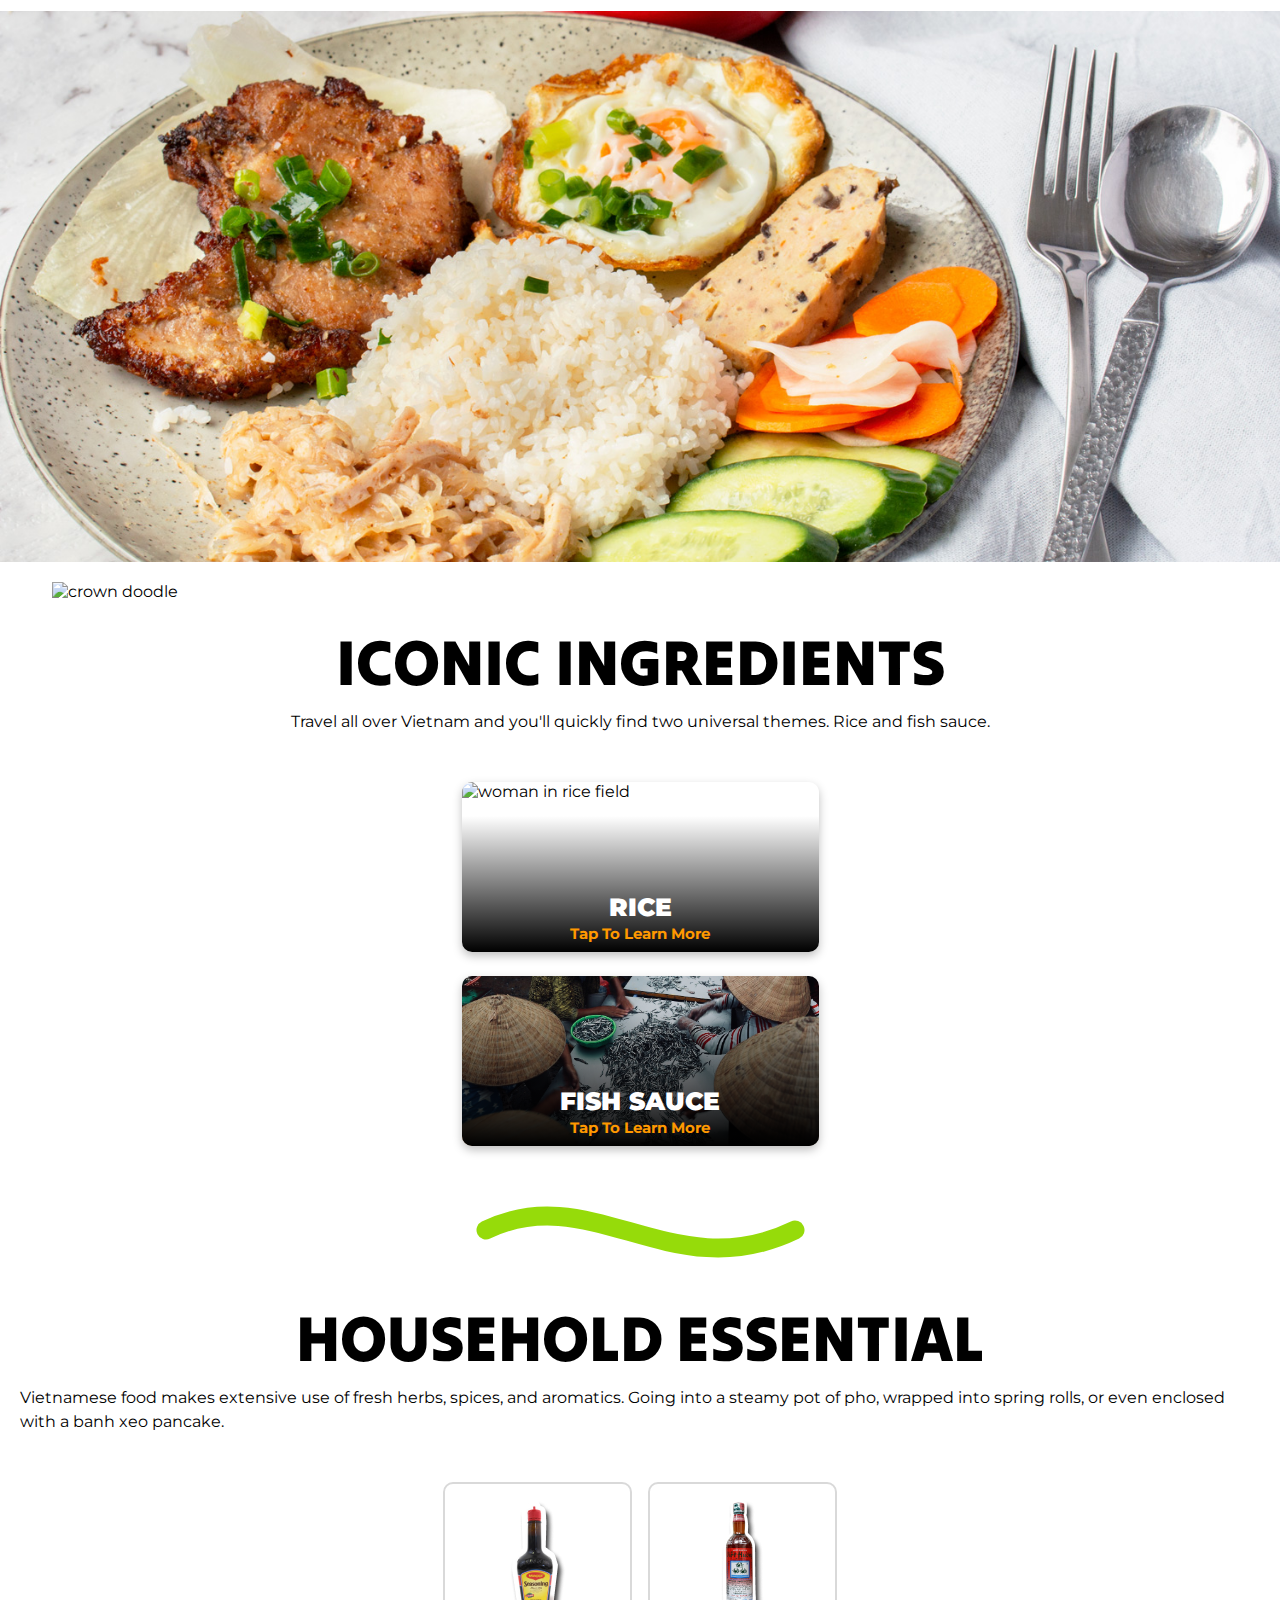
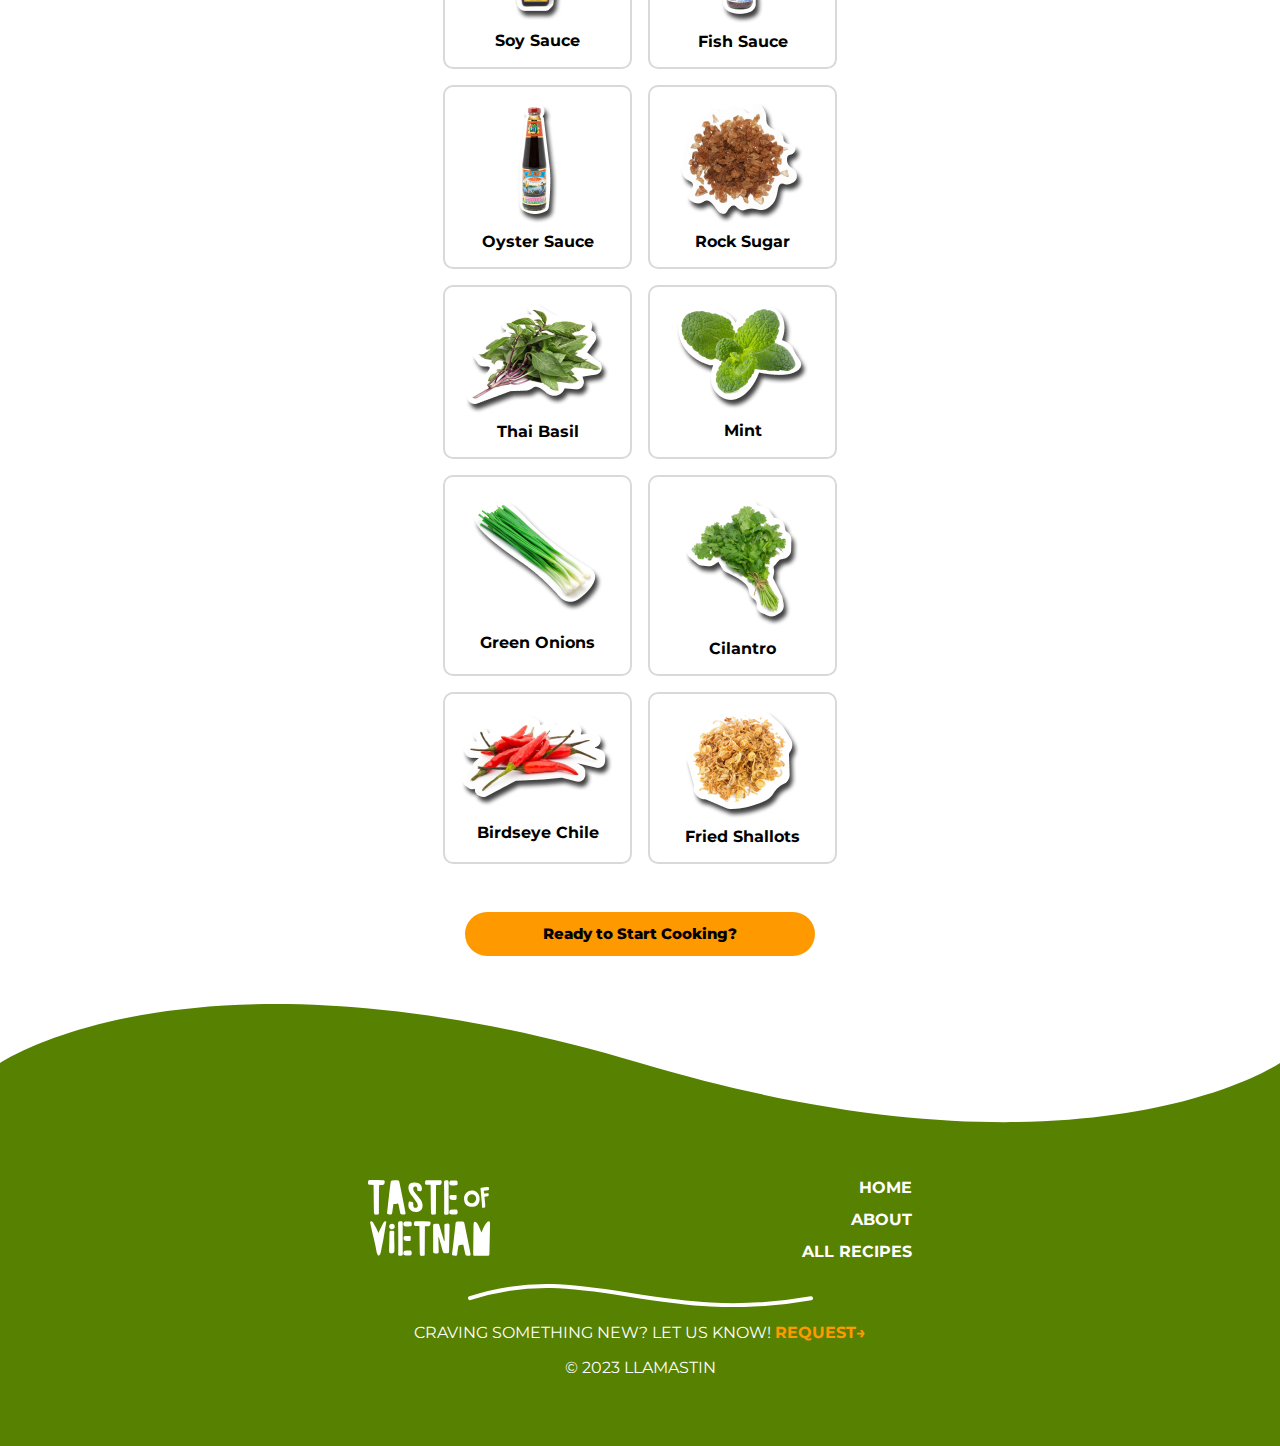
==== commit bf48c2a5: "tab working?" ====
--- a/about.html
+++ b/about.html
@@ -22,9 +22,9 @@
       <div class="bar"></div>
     </div>
     
-    <h1>
-    <img src="images/logos/horizontal-logo-tov.svg" alt="Taste of Vietnam Logo">
-    </h1>
+    <a href="index.html"><h1>
+      <img src="images/logos/horizontal-logo-tov.svg" alt="Taste of Vietnam Logo">
+      </h1></a>
     <img class="search" src="images/icons/search-icon.svg" alt="search menu">
     <nav class="nav">
       <ul>
@@ -223,7 +223,7 @@
   </svg>
   <div class="footer">
     <div class="footerRow">
-      <img class="footlogo" src="images/logos/vertical-logo-tov.svg" alt="Taste of Vietnam Logo">
+      <a href="index.html"><img class="footlogo" src="images/logos/vertical-logo-tov.svg" alt="Taste of Vietnam Logo"></a>
         <div>
           <ul>
           <li><a href="index.html">home</a></li>
--- a/css/style.css
+++ b/css/style.css
@@ -142,6 +142,17 @@
   vertical-align: middle;
 }
 
+/* FOCUS STATES */
+a:focus-visible, .hamburgerMenu:focus-visible, .search:focus-visible{
+  outline-style: solid;
+  outline-color: #FF9900;
+  outline-width: 2px;
+}
+
+button:focus-visible {
+  outline: 3px solid #96DB0A;
+}
+
 /* HOME PAGE */
 /* VIDEO *   */
 
@@ -266,7 +277,6 @@
 .description {
   display: flex;
   flex-direction: column;
-  align-content: center;
   margin: 1.44rem 1.44rem 0 1.44rem;
   gap: .75rem;
 }
@@ -276,8 +286,9 @@
   font-weight: 400;
 }
 
-.description button {
-  margin: .75rem 0 2rem 0;
+.description a {
+  margin-bottom: 1rem;
+  align-self: center;
 }
 
  h3 {
@@ -369,6 +380,7 @@
   display: flex;
   align-items: center;
   justify-content: center;
+  margin-bottom: 1rem
 }
 
 .buzzOne {
@@ -763,6 +775,9 @@
   margin-bottom: 1rem;
 }
 
+.listView {
+  margin-right: 1.50rem; 
+}
 /* CARD VIEW */
 
 .cardView ol {
@@ -814,6 +829,41 @@
   font-weight: 600; 
   list-style: none;
 }
+
+/* TABS */
+.tabs { 
+  margin-bottom: 5rem;
+}
+
+.horizontal {
+  display: flex;
+  flex-direction: row;
+  justify-content: space-evenly;
+  list-style: none;
+  margin: 2rem 0;
+  text-transform: uppercase;
+
+}
+
+.horizontal a {
+  text-decoration: none;
+   color:#000
+}
+
+.active2 {
+  font-weight:700;
+  text-decoration: underline 2px;
+  text-underline-offset: .25em;
+}
+
+.tabContents div {
+  display: none;
+}
+
+.tabContents .activeState {
+  display: block;
+}
+
 
 /* FORMS */
 form {
@@ -851,7 +901,6 @@
   text-align: center;
   font-weight: 500;
 }
-  
 
 .commentBox {
   min-height: 6.0625rem;
@@ -1006,7 +1055,6 @@
   margin-top: 3rem;
 }
 
-
 .household button {
   min-width: 21.875rem;
 }
@@ -1031,8 +1079,6 @@
   border-radius: 0.625rem;
   border: 2px solid #D9D9D9;
 }
-
-
 
 /* FOOTER */
 
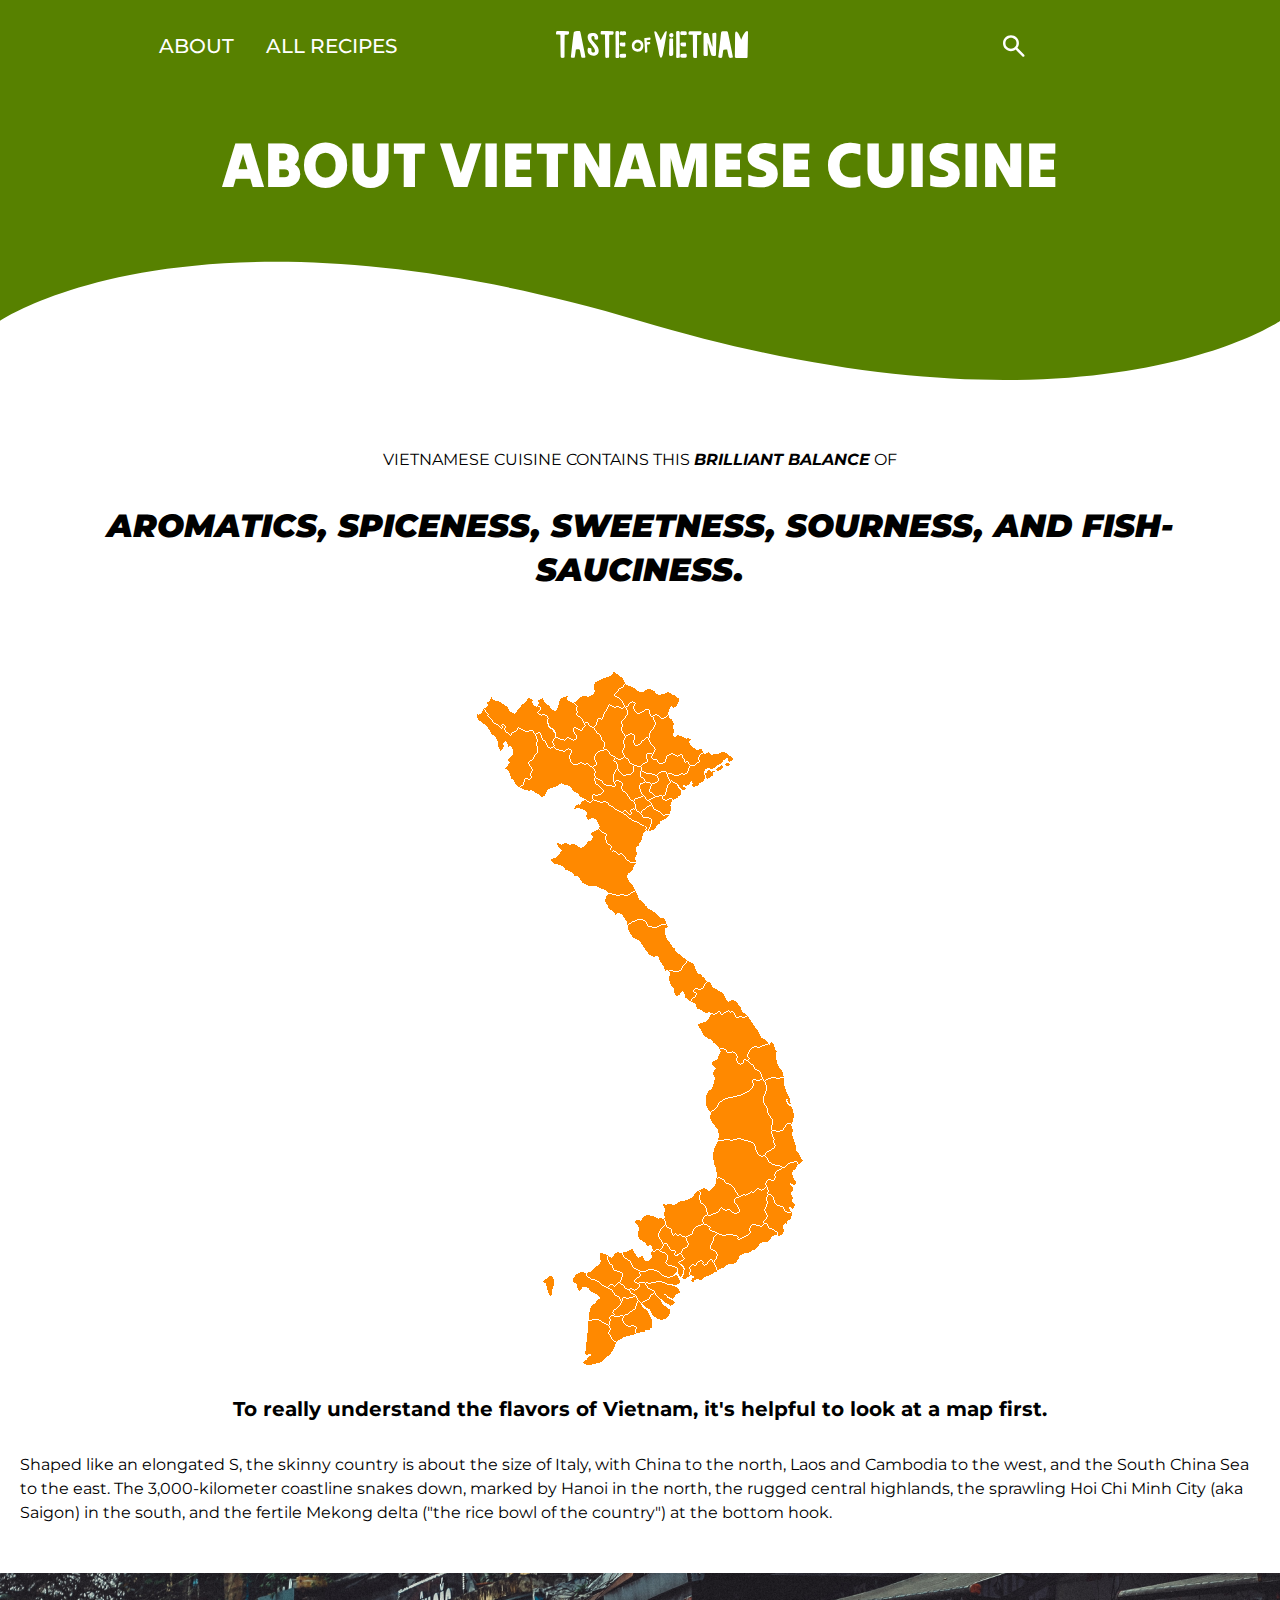
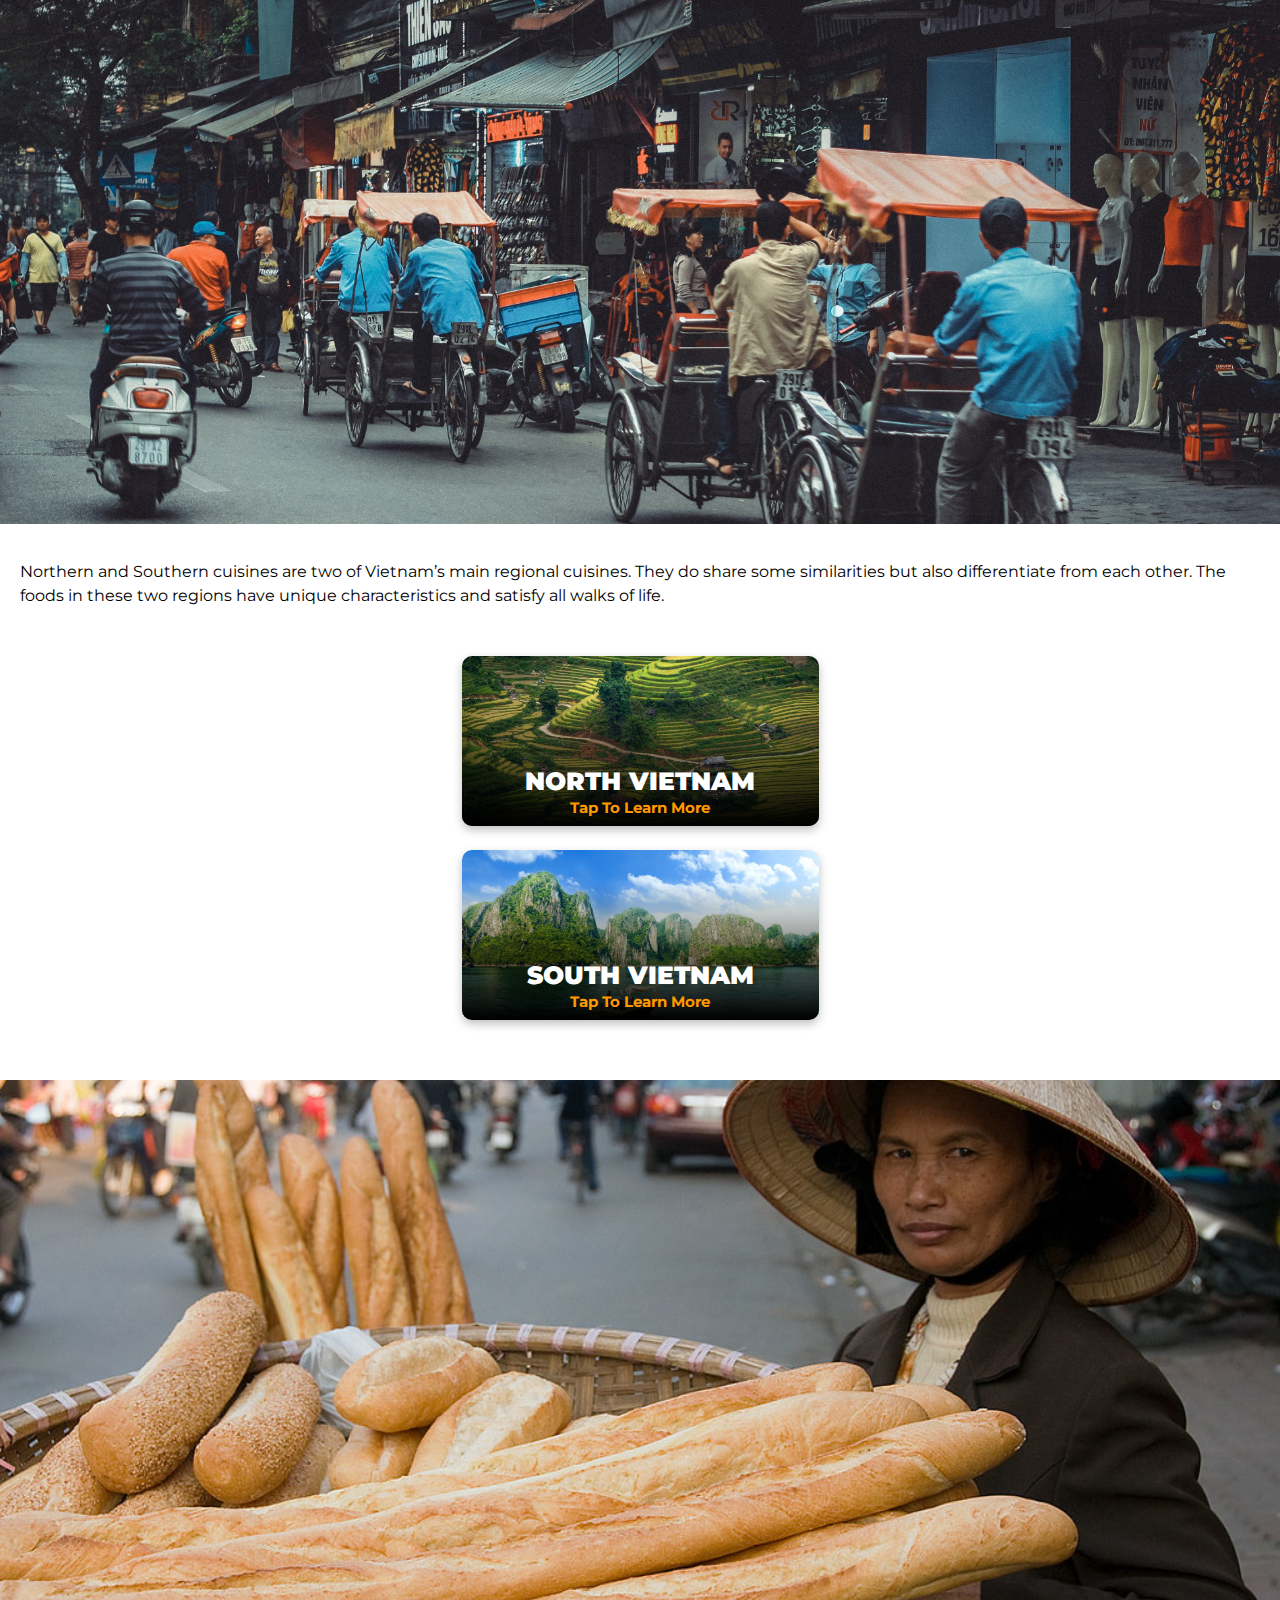
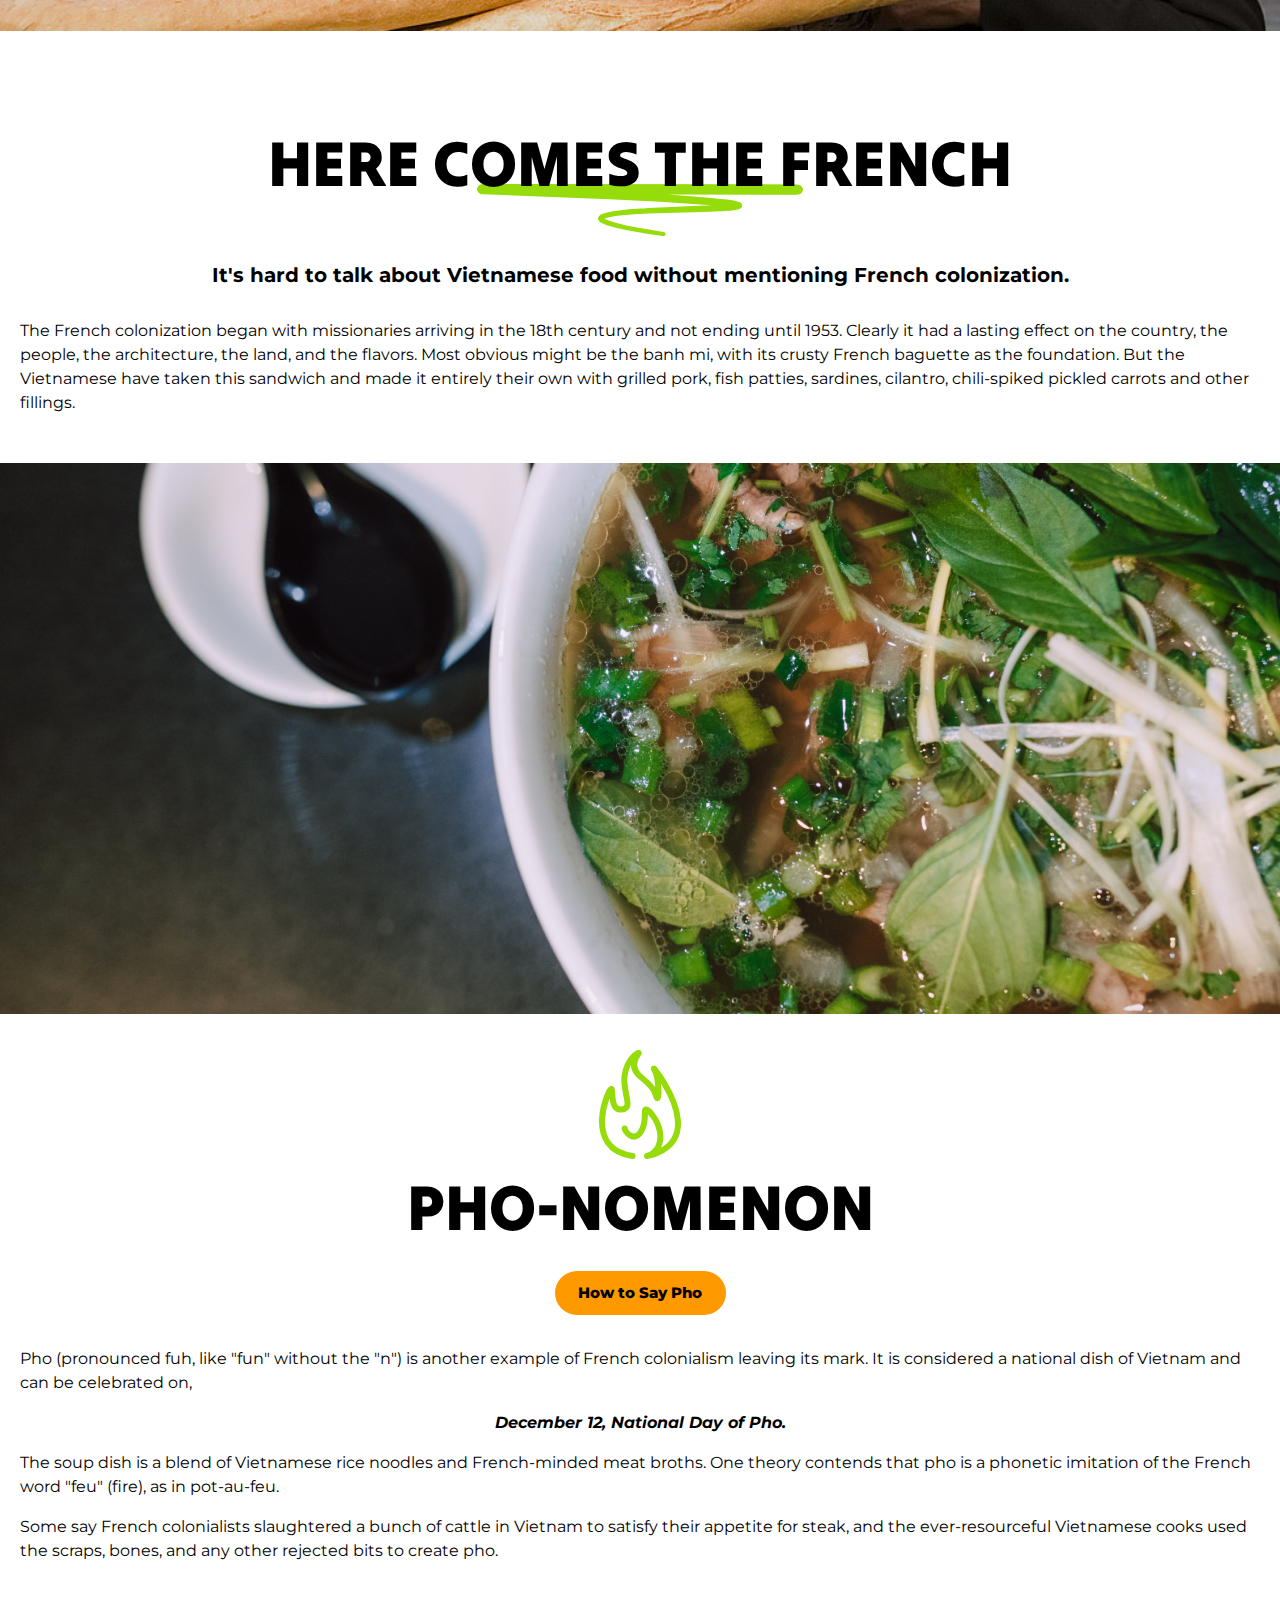
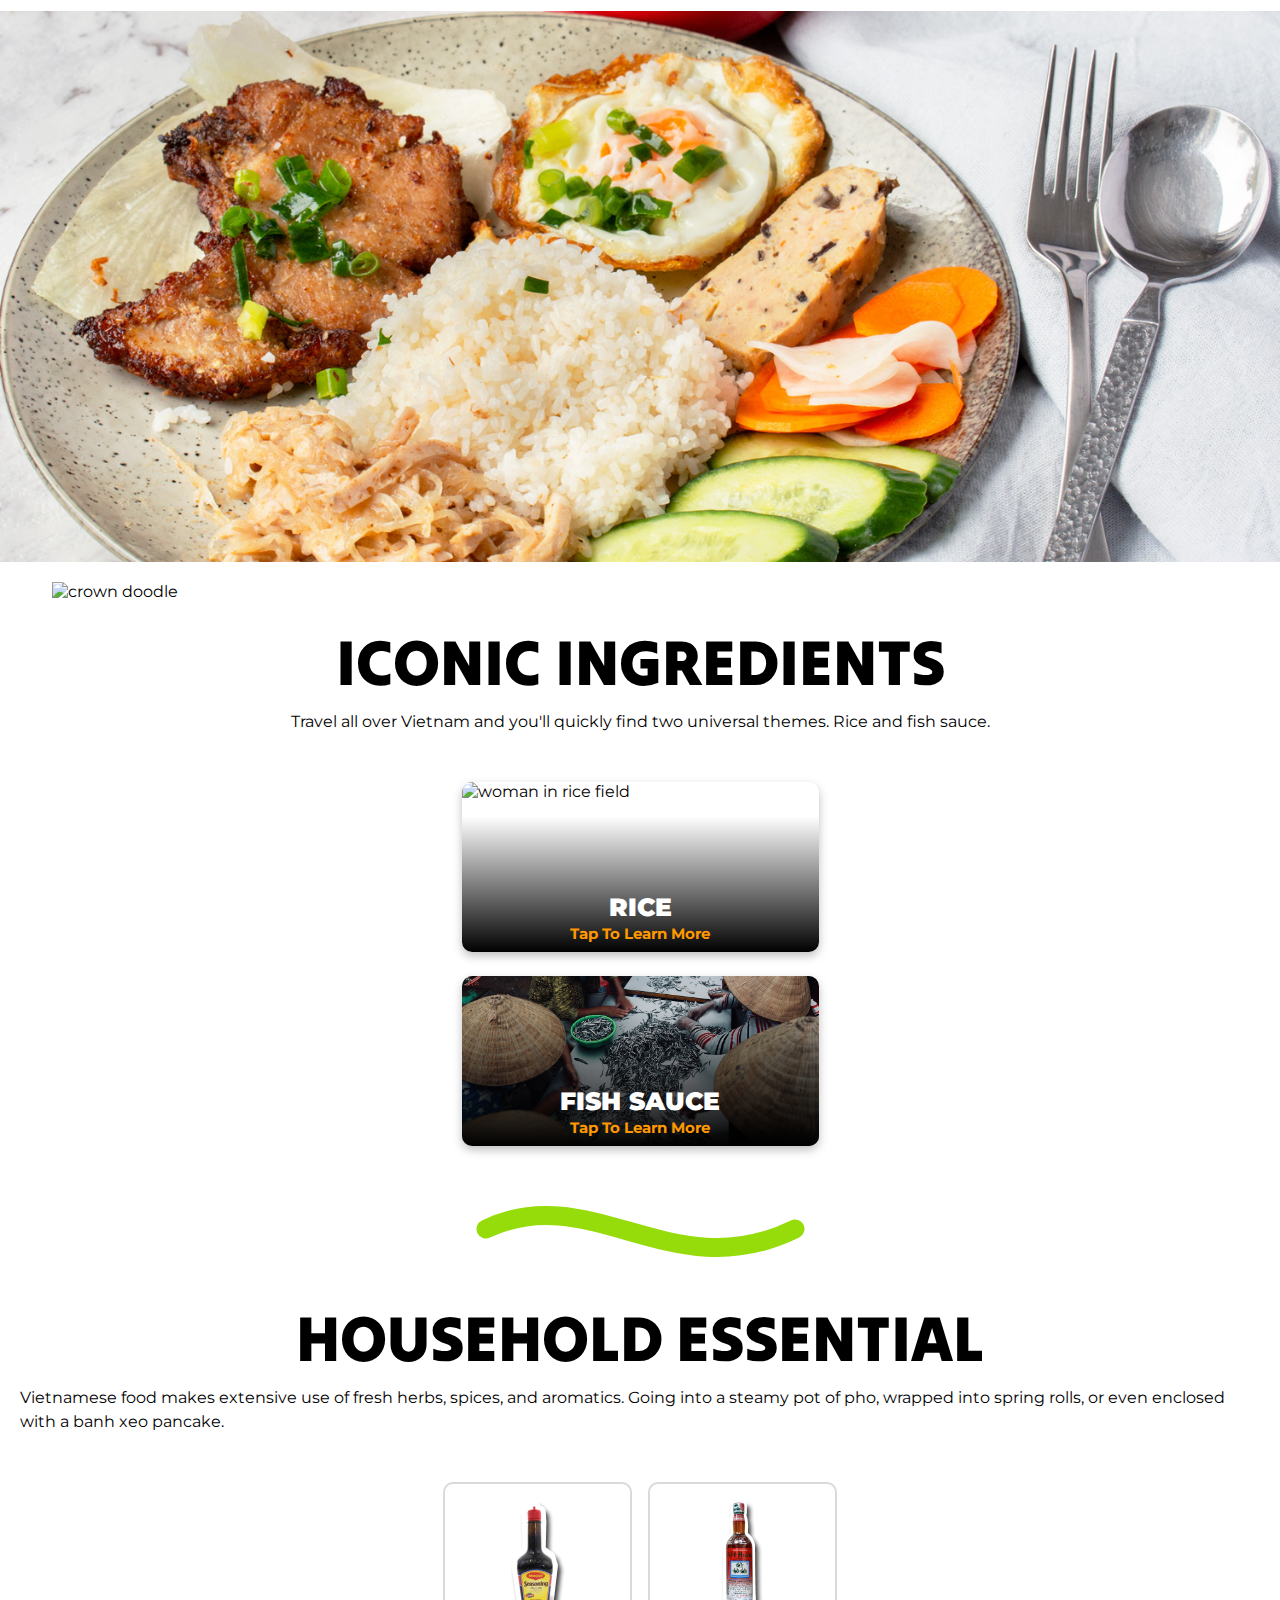
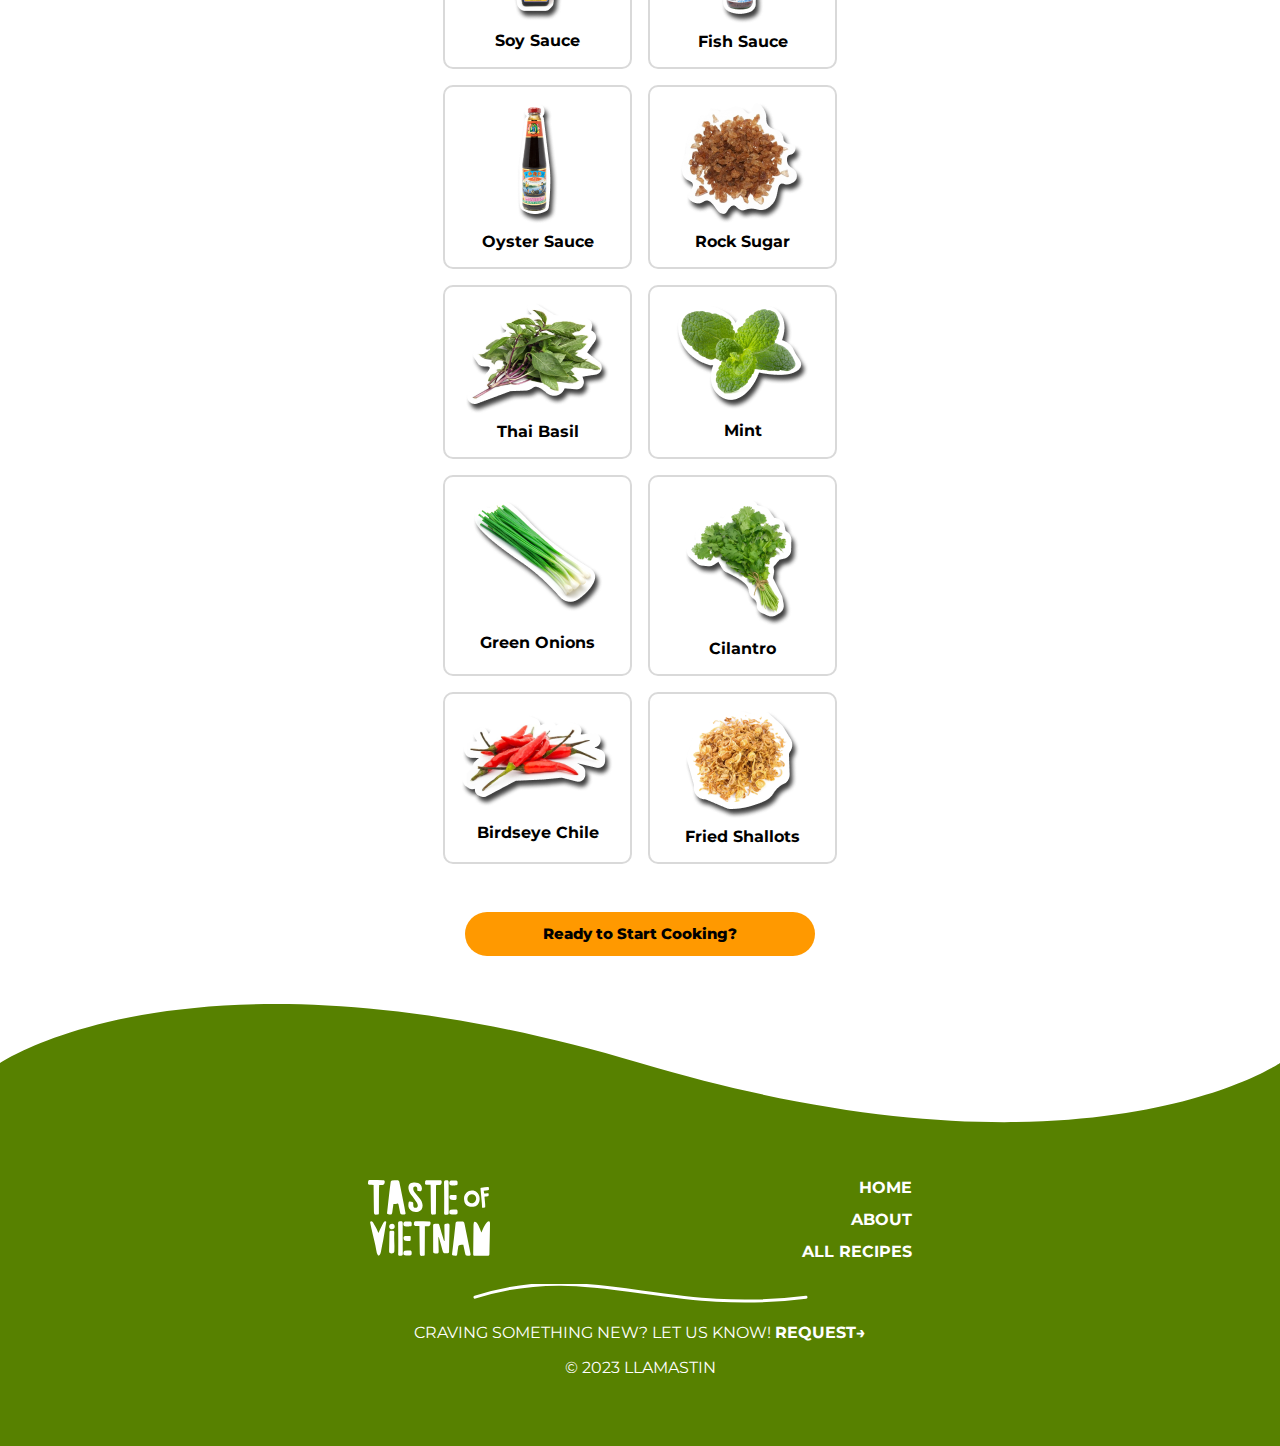
==== commit 429df432: "fixing h4 accessibility" ====
--- a/about.html
+++ b/about.html
@@ -5,7 +5,7 @@
   <meta name="viewport" content="width=device-width, initial-scale=1.0">
   <title>Taste of Vietnam | ABOUT</title>
   <link rel="stylesheet" href="css/style.css">
-  <link rel="stylesheet" href="https://cdnjs.cloudflare.com/ajax/libs/font-awesome/6.4.2/css/all.min.css" integrity="sha512-z3gLpd7yknf1YoNbCzqRKc4qyor8gaKU1qmn+CShxbuBusANI9QpRohGBreCFkKxLhei6S9CQXFEbbKuqLg0DA==" crossorigin="anonymous" referrerpolicy="no-referrer">
+  <link rel="stylesheet" href="https://cdnjs.cloudflare.com/ajax/libs/font-awesome/6.3.2/css/all.min.css" integrity="sha512-z3gLpd7yknf1YoNbCzqRKc3qyor8gaKU1qmn+CShxbuBusANI9QpRohGBreCFkKxLhei6S9CQXFEbbKuqLg0DA==" crossorigin="anonymous" referrerpolicy="no-referrer">
 </head>
 <body>
   <header class="header">
@@ -46,7 +46,7 @@
     </header>
 
     <svg class="wave" xmlns="http://www.w3.org/2000/svg" width="390" height="39" viewBox="0 0 390 39" fill="none">
-    <path d="M390 21C390 21 331 61.5 195 21C59 -19.5 1.57361e-06 21 1.57361e-06 21L3.40949e-06 -3.40949e-05L390 0L390 21Z" fill="#578100"/>
+    <path d="M390 21C390 21 331 61.5 195 21C59 -19.5 1.57361e-06 21 1.57361e-06 21L3.30939e-06 -3.30939e-05L390 0L390 21Z" fill="#578100"/>
     </svg>
 
     <section class="balance"> 
@@ -98,7 +98,7 @@
     <img class="underline" src="images/doodles/underline-doodle.svg" alt="green underline">
   </header>
   <p class="emphasis">It's hard to talk about Vietnamese food without mentioning French colonization.</p>
-  <p>The French colonization began with missionaries arriving in the 18th century and not ending until 1954. Clearly it had a lasting effect on the
+  <p>The French colonization began with missionaries arriving in the 18th century and not ending until 1953. Clearly it had a lasting effect on the
   country, the people, the architecture, the land, and the flavors.
   Most obvious might be the banh mi, with its crusty French baguette as the foundation. But the Vietnamese have
   taken this sandwich and made it entirely their own with grilled pork, fish patties, sardines, cilantro,
@@ -167,50 +167,50 @@
 
 <section class="household">
     <svg xmlns="http://www.w3.org/2000/svg" width="329" height="52" viewBox="0 0 329 52" fill="none">
-    <path d="M10 24.0497C115.567 -27.3353 196.669 83.2402 319 24.0497" stroke="#96DB0A" stroke-width="19" stroke-linecap="round"/>
+    <path d="M10 23.0397C115.567 -27.3353 196.669 83.2302 319 23.0397" stroke="#96DB0A" stroke-width="19" stroke-linecap="round"/>
     </svg>
     <h2>Household Essential</h2>
     <p>Vietnamese food makes extensive use of fresh herbs, spices, and aromatics. Going into a steamy pot of pho, wrapped into spring rolls, or even enclosed with a banh xeo pancake.</p>
     <div class="ingredientsContainer">
       <div class="ingredientsItem">
           <img src="images/stickers/soy-sauce.png" alt="soy sauce bottle">
-          <h4>Soy Sauce</h4>
+          <h3>Soy Sauce</h3>
       </div>
       <div class="ingredientsItem">
           <img src="images/stickers/fish-sauce.png" alt="bottle of fish sauce">
-         <h4>Fish Sauce</h4>
+         <h3>Fish Sauce</h3>
       </div>
       <div class="ingredientsItem">
         <img src="images/stickers/oyster-sauce.png" alt="bottle of oyster sauce">
-        <h4>Oyster Sauce</h4>
+        <h3>Oyster Sauce</h3>
       </div>
       <div class="ingredientsItem">
         <img src="images/stickers/rock-sugar.png" alt="pile of rock sugar">
-        <h4>Rock Sugar</h4>
+        <h3>Rock Sugar</h3>
       </div>
       <div class="ingredientsItem">
         <img src="images/stickers/thai-basil.png" alt="thai basil leaves">
-        <h4>Thai Basil</h4>
+        <h3>Thai Basil</h3>
       </div>
       <div class="ingredientsItem">
         <img src="images/stickers/mint.png" alt="mint leaves">
-        <h4>Mint</h4>
+        <h3>Mint</h3>
       </div>
       <div class="ingredientsItem">
         <img src="images/stickers/green-onions.png" alt="green onions">
-        <h4>Green Onions</h4>
+        <h3>Green Onions</h3>
       </div>
       <div class="ingredientsItem">
         <img src="images/stickers/cilantro.png" alt="cilantro">
-        <h4>Cilantro</h4>
+        <h3>Cilantro</h3>
       </div>
       <div class="ingredientsItem">
         <img src="images/stickers/chili.png" alt="birdseye chile">
-        <h4>Birdseye Chile</h4>
+        <h3>Birdseye Chile</h3>
       </div>
       <div class="ingredientsItem">
         <img src="images/stickers/fried-shallots.png" alt="fried shallots">
-        <h4>Fried Shallots</h4>
+        <h3>Fried Shallots</h3>
       </div>
     </div>
         <button class="orangeButton"> Ready to Start Cooking?</button>
@@ -233,8 +233,8 @@
         </div>
       </div>
     <div class="footerColumn">
-    <svg xmlns="http://www.w3.org/2000/svg" width="345" height="23" viewBox="0 0 345 23" fill="none">
-    <path d="M2 14.1934C117.5 -23.8067 188.5 41.6934 343 14.1934" stroke="white" stroke-width="4"
+    <svg xmlns="http://www.w3.org/2000/svg" width="335" height="23" viewBox="0 0 335 23" fill="none">
+    <path d="M2 13.1933C117.5 -23.8067 188.5 31.6933 333 13.1933" stroke="white" stroke-width="3"
     stroke-linecap="round" />
     </svg>
  <span>Craving something new? Let us know!
--- a/css/style.css
+++ b/css/style.css
@@ -9,7 +9,8 @@
   box-sizing: inherit;
 }
 
-body, button {
+body {
+  position: relative;
   margin: 0;
   color: #000;
   font-family: 'Montserrat';
@@ -50,19 +51,19 @@
   height:auto;
   width: 100%; 
   z-index: 10;
-
-  
 }
 
 .nav {
-  position: fixed;
+  position: absolute;
   top: 65px;
   background-color: #578100;
-  height: 100vh;
-  transition: all 0.4s ease-in;
+  height: 200vh;
+  transition: all 0.5s ease-in;
   width: 100%;
   left: -50%;
   transform: translateX(-50%);
+  line-height: 1rem;
+  animation: 0.5s ease-out;
 }
 
 .nav ul {
@@ -127,19 +128,22 @@
 }
 
 /* BUTTON */ 
+button {
+  font-family: 'Montserrat';
+  font-size: 1rem;
+  align-self: center;
+  font-weight: 800;
+  line-height: 1rem;
+}
+
 .orangeButton {
   width: 10.6875rem;
   height: 2.75rem; 
   border-radius: 2rem;
   background-color:#FF9900;
   font-size: 0.9375rem;
-  font-weight: 800;
   border-style: none;
-  align-self: center;
-  line-height: 1rem;
-  text-decoration: none;
   text-align: center;
-  vertical-align: middle;
 }
 
 /* FOCUS STATES */
@@ -178,6 +182,7 @@
   display: flex;
   width: 100%;
   height: auto;
+  bottom: -1px;
 
 }
 
@@ -547,17 +552,18 @@
   align-items: center;
   padding: 0 2rem;
   text-align: center;
+  min-width: 380px;
+  max-width:460px;
 }
 
 .end img {
   position: absolute;
-  bottom: 40%;
-  right: -8%;
+  right: 3rem;
+  bottom: -3rem;
 }
 
 .end {
   display: flex;
-  position: relative;
   flex-direction: column;
   margin-bottom: 4rem;
   align-items: center;
@@ -609,11 +615,9 @@
     bottom:14rem;
     scale: 120%
   }
-  .end div {
-    width: 30rem;
-  }
+
   .end img {
-    right: 16%;
+    bottom: -2rem;
   }
 }
 /* COURSES PAGE */
@@ -790,26 +794,23 @@
 }
 
 .step {
+  display: flex;
   list-style: none;
-}
-.stepCards {
-  display: flex;
   flex-direction: column;
   width: 21.875rem;
-  height: 30.83813rem;
+  height: auto;
   box-shadow: 0px 4px 10px 0px rgba(0, 0, 0, 0.25);
   border-radius: .63rem;
   margin-bottom: 1rem;
-
-}
-
-.stepCards img {
+}
+
+.step img {
   object-fit: cover;
-  height: 13rem;
+  aspect-ratio: 16/9;
   border-radius: .63rem .63rem 0 0;
 }
 
-.stepCards p {
+.step p {
   padding: 1rem;
 }
 
@@ -829,6 +830,7 @@
   font-weight: 600; 
   list-style: none;
 }
+
 
 /* TABS */
 .tabs { 
@@ -842,7 +844,6 @@
   list-style: none;
   margin: 2rem 0;
   text-transform: uppercase;
-
 }
 
 .horizontal a {
@@ -1079,6 +1080,13 @@
   border-radius: 0.625rem;
   border: 2px solid #D9D9D9;
 }
+.ingredientsItem h3 {
+  font-family: 'Montserrat';
+  text-transform: none;
+  font-weight: 700;
+  font-size: 1rem;
+  text-align: center;
+}
 
 /* FOOTER */
 
@@ -1140,12 +1148,16 @@
   font-weight: 700;
 }
 
+footer a:hover {
+  color:#FF9900;
+}
+
 .request::after, .titles a::after{
   content: "→";
 }
 
 .request {
-  color:#FF9900
+  color:#ffffff
 }
 @media (min-width: 1025px) {
   .footerRow {
